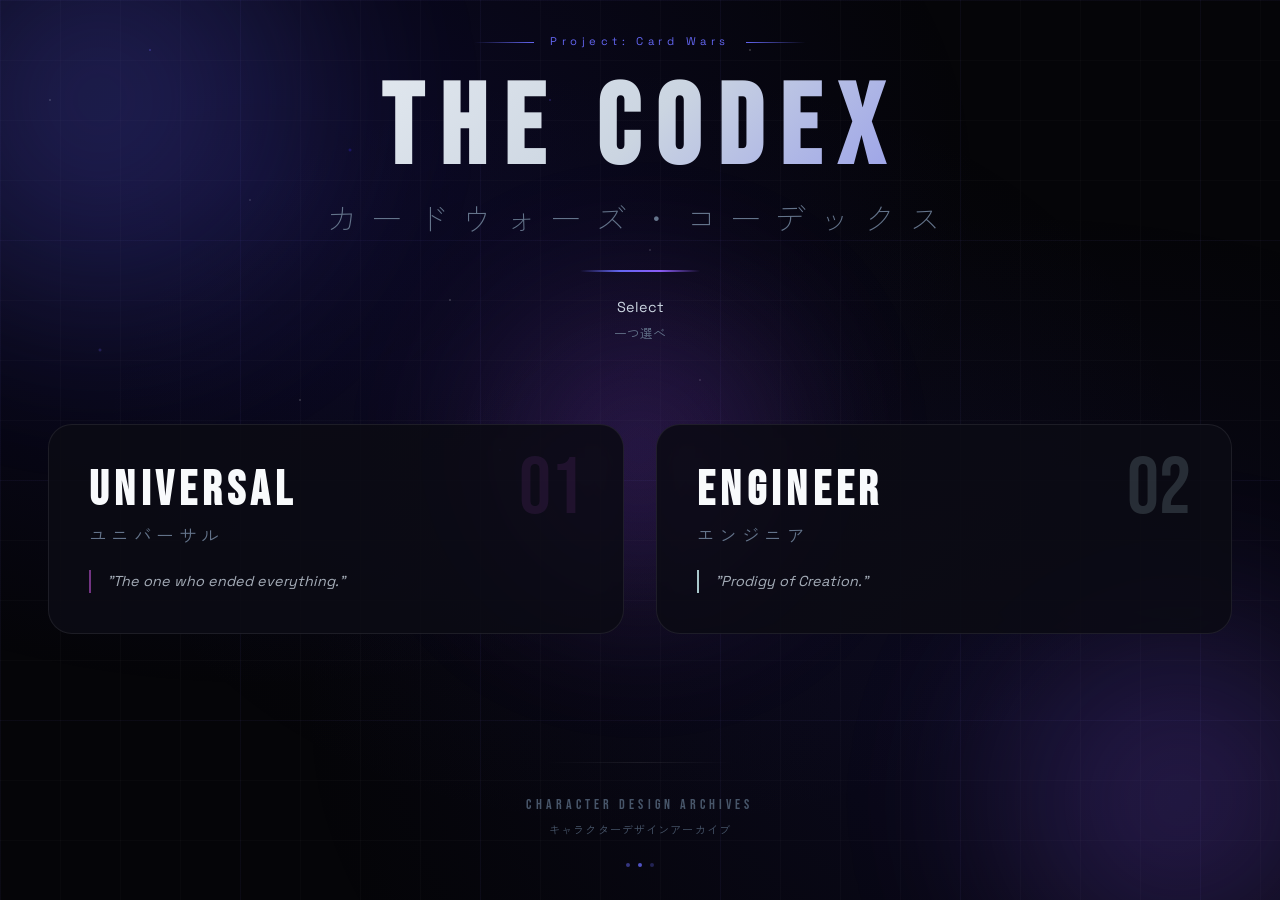
==== index.html @ 7fe9c9a1 "added favicon" ====
<!DOCTYPE html>
<html lang="en">
<head>
    <meta charset="UTF-8">
    <meta name="viewport" content="width=device-width, initial-scale=1.0">
    <title>The Card Wars Codex | Character Archives</title>
    <link rel="shortcut icon" type="image/svg" href="/favicon.svg">
    <link rel="preconnect" href="https://fonts.googleapis.com">
    <link rel="preconnect" href="https://fonts.gstatic.com" crossorigin>
    <link href="https://fonts.googleapis.com/css2?family=Bebas+Neue&family=Space+Grotesk:wght@300;400;500;600;700&family=Zen+Kaku+Gothic+New:wght@300;400;500;700&display=swap" rel="stylesheet">
    <link rel="stylesheet" href="style.css">
</head>
<body>
    <!-- Loading Screen -->
    <div id="loading-screen" class="loading-screen">
        <div class="loader">
            <div class="loader-ring"></div>
            <div class="loader-ring delay"></div>
            <span class="loader-text">LOADING<span class="dots"></span></span>
        </div>
    </div>

    <!-- ============================================
         CHARACTER SELECT PAGE
         ============================================ -->
    <section id="select-page" class="select-page">
        <div class="select-background">
            <div class="select-orb orb-1"></div>
            <div class="select-orb orb-2"></div>
            <div class="select-orb orb-3"></div>
        </div>
        <div class="select-container">
            <header class="select-header">
                <div class="header-badge">
                    <span class="badge-line"></span>
                    <span class="badge-text">Project: Card Wars</span>
                    <span class="badge-line"></span>
                </div>
                <h1 class="select-title">THE CODEX</h1>
                <h2 class="select-title-jp">カードウォーズ・コーデックス</h2>
                <div class="select-underline"></div>
                <p class="select-subtitle">Select</p>
                <p class="select-subtitle-jp">一つ選べ</p>
            </header>

            <div class="character-grid" id="character-grid">
                <!-- Character cards will be generated here -->
            </div>

            <footer class="select-footer">
                <div class="footer-line"></div>
                <p>Character Design Archives</p>
                <p class="jp">キャラクターデザインアーカイブ</p>
                <div class="footer-decoration">
                    <span class="dec-dot"></span>
                    <span class="dec-dot"></span>
                    <span class="dec-dot"></span>
                </div>
            </footer>
        </div>
    </section>

    <!-- ============================================
         CHARACTER DETAIL PAGE
         ============================================ -->
    <main id="character-page" class="character-page hidden">
        
        <!-- Back Button -->
        <nav class="back-nav">
            <button class="back-btn" id="back-btn">
                <svg viewBox="0 0 24 24" fill="none" stroke="currentColor" stroke-width="2">
                    <polyline points="15 18 9 12 15 6"/>
                </svg>
                <span class="back-text">
                    <span class="en">ALL CHARACTERS</span>
                    <span class="jp">キャラクター一覧</span>
                </span>
            </button>
        </nav>

        <!-- Grand Title Header -->
        <header class="character-header" id="character-header">
            <div class="header-background" id="header-bg"></div>
            <div class="header-content">
                <p class="title-pre" id="title-pre">CHARACTER FILE</p>
                <h1 class="character-title" id="character-title">
                    <span class="title-en" id="title-en">CHARACTER NAME</span>
                </h1>
                <h2 class="character-title-jp" id="title-jp">キャラクター名</h2>
                <div class="title-underline"></div>
                <div class="character-tagline" id="character-tagline"></div>
            </div>
        </header>

        <!-- Main Content Area: Art + Wrapped Panels -->
        <section class="main-content">
            
            <!-- Top Row: Panels + Art + Panels -->
            <div class="content-grid">
                
                <!-- Left Panels -->
                <aside class="side-panel left-panel" id="left-panel">
                    <div class="panel-card" id="bio-card">
                        <div class="panel-header">
                            <h3 class="panel-title">PROFILE</h3>
                            <span class="panel-title-jp">プロフィール</span>
                        </div>
                        <div class="bio-grid" id="bio-grid">
                            <div class="bio-item">
                                <span class="bio-label">AGE / 年齢</span>
                                <span class="bio-value" id="bio-age">--</span>
                            </div>
                            <div class="bio-item">
                                <span class="bio-label">HEIGHT / 身長</span>
                                <span class="bio-value" id="bio-height">--</span>
                            </div>
                        </div>
                    </div>

                    <div class="panel-card" id="appearance-card">
                        <div class="panel-header">
                            <h3 class="panel-title">APPEARANCE</h3>
                            <span class="panel-title-jp">外見</span>
                        </div>
                        <div class="panel-content" id="appearance-content"></div>
                    </div>

                    <div class="panel-card" id="personality-card">
                        <div class="panel-header">
                            <h3 class="panel-title">PERSONALITY</h3>
                            <span class="panel-title-jp">性格</span>
                        </div>
                        <div class="panel-content" id="personality-content"></div>
                    </div>
                </aside>

                <!-- Center: Art Display -->
                <div class="center-stage">
                    <div class="art-section" id="art-section">
                        <div class="main-image-container" id="main-image-container">
                            <div class="main-image-wrapper" id="main-image-wrapper">
                                <div class="placeholder-content">
                                    <svg viewBox="0 0 24 24" fill="none" stroke="currentColor" stroke-width="1">
                                        <rect x="3" y="3" width="18" height="18" rx="2"/>
                                        <circle cx="8.5" cy="8.5" r="1.5"/>
                                        <path d="M21 15l-5-5L5 21"/>
                                    </svg>
                                    <p>Select a character</p>
                                </div>
                            </div>
                            <div class="media-type-badge" id="media-type-badge">
                                <span class="badge-icon"></span>
                                <span class="badge-text">IMAGE</span>
                            </div>
                            <div class="image-label" id="image-label">Main Design</div>
                        </div>
                    </div>

                    <!-- Media Carousel -->
                    <div class="media-carousel" id="media-carousel">
                        <button class="carousel-nav prev" id="carousel-prev">
                            <svg viewBox="0 0 24 24" fill="none" stroke="currentColor" stroke-width="2">
                                <polyline points="15 18 9 12 15 6"/>
                            </svg>
                        </button>
                        <div class="carousel-track-container">
                            <div class="carousel-track" id="carousel-track"></div>
                        </div>
                        <button class="carousel-nav next" id="carousel-next">
                            <svg viewBox="0 0 24 24" fill="none" stroke="currentColor" stroke-width="2">
                                <polyline points="9 18 15 12 9 6"/>
                            </svg>
                        </button>
                    </div>
                </div>

                <!-- Right Panels -->
                <aside class="side-panel right-panel" id="right-panel">
                    <div class="panel-card" id="abilities-card">
                        <div class="panel-header">
                            <h3 class="panel-title">ABILITIES</h3>
                            <span class="panel-title-jp">能力</span>
                        </div>
                        <div class="panel-content" id="abilities-content"></div>
                    </div>

                    <div class="panel-card" id="lore-card">
                        <div class="panel-header">
                            <h3 class="panel-title">LORE</h3>
                            <span class="panel-title-jp">設定</span>
                        </div>
                        <div class="panel-content" id="lore-content"></div>
                    </div>
                </aside>
            </div>

            <!-- Bottom Row: Stats + Palette -->
            <div class="bottom-panels">
                <div class="panel-card stats-card">
                    <div class="panel-header">
                        <h3 class="panel-title">COMBAT STATS</h3>
                        <span class="panel-title-jp">戦闘能力</span>
                    </div>
                    <div class="stats-content">
                        <div class="radar-container">
                            <canvas id="radar-chart"></canvas>
                        </div>
                        <div class="stats-list" id="stats-list"></div>
                    </div>
                </div>

                <div class="panel-card palette-card">
                    <div class="panel-header">
                        <h3 class="panel-title">COLOR PALETTE</h3>
                        <span class="panel-title-jp">カラーパレット</span>
                    </div>
                    <div class="palette-content" id="palette-content">
                        <!-- Color swatches will be generated here -->
                    </div>
                </div>
            </div>

        </section>

        <!-- Footer -->
        <footer class="page-footer">
            <p class="footer-text">Project: Card Wars</p>
            <p class="footer-text jp">カードウォーズ</p>
            <p class="footer-sub">Character Design Archives / キャラクターデザインアーカイブ</p>
        </footer>
    </main>

    <!-- Lightbox -->
    <div id="lightbox" class="lightbox">
        <div class="lightbox-backdrop"></div>
        <div class="lightbox-container">
            <div class="lightbox-content">
                <img id="lightbox-image" src="" alt="">
                <video id="lightbox-video" loop muted playsinline></video>
            </div>
            <div class="lightbox-sidebar">
                <div class="lightbox-info">
                    <span class="lightbox-label" id="lightbox-label"></span>
                    <span class="lightbox-counter" id="lightbox-counter">1 / 3</span>
                </div>
                <a id="download-btn" class="download-btn" href="" download>
                    <svg viewBox="0 0 24 24" fill="none" stroke="currentColor" stroke-width="2">
                        <path d="M21 15v4a2 2 0 0 1-2 2H5a2 2 0 0 1-2-2v-4"/>
                        <polyline points="7 10 12 15 17 10"/>
                        <line x1="12" y1="15" x2="12" y2="3"/>
                    </svg>
                    <span>Download Original</span>
                    <span class="jp">オリジナルをダウンロード</span>
                </a>
                <button id="lightbox-close" class="lightbox-close">
                    <svg viewBox="0 0 24 24" fill="none" stroke="currentColor" stroke-width="2">
                        <line x1="18" y1="6" x2="6" y2="18"/>
                        <line x1="6" y1="6" x2="18" y2="18"/>
                    </svg>
                    <span>Close</span>
                </button>
            </div>
        </div>
        <button class="lightbox-nav prev" id="lightbox-prev">
            <svg viewBox="0 0 24 24" fill="none" stroke="currentColor" stroke-width="2">
                <polyline points="15 18 9 12 15 6"/>
            </svg>
        </button>
        <button class="lightbox-nav next" id="lightbox-next">
            <svg viewBox="0 0 24 24" fill="none" stroke="currentColor" stroke-width="2">
                <polyline points="9 18 15 12 9 6"/>
            </svg>
        </button>
        <div class="lightbox-hint">
            <span>Use arrow keys to navigate • ESC to close</span>
            <span class="jp">矢印キーで移動 • ESCで閉じる</span>
        </div>
    </div>

    <script src="script.js"></script>
</body>
</html>
---- style.css ----
/* ============================================
   CHARACTER REFERENCE WIKI
   Cinematic Layout with Dynamic Theme Colors
   ============================================ */

:root {
    /* Base colors */
    --bg-primary: #050508;
    --bg-secondary: #0a0a10;
    --bg-tertiary: #12121a;
    --bg-card: rgba(12, 12, 20, 0.9);
    --bg-card-hover: rgba(20, 20, 35, 0.95);
    
    /* Theme colors (dynamically set per character) */
    --accent-primary: #6366f1;
    --accent-secondary: #8b5cf6;
    --accent-tertiary: #a855f7;
    --accent-hue: 245;
    
    /* Computed accent variations */
    --accent-glow: hsla(var(--accent-hue), 70%, 60%, 0.4);
    --accent-glow-strong: hsla(var(--accent-hue), 70%, 60%, 0.6);
    --accent-subtle: hsla(var(--accent-hue), 70%, 60%, 0.1);
    --accent-border: hsla(var(--accent-hue), 70%, 60%, 0.3);
    
    /* Text colors */
    --text-primary: #f8fafc;
    --text-secondary: #cbd5e1;
    --text-muted: #64748b;
    --text-dim: #475569;
    
    /* Borders */
    --border-color: rgba(255, 255, 255, 0.08);
    --border-glow: hsla(var(--accent-hue), 70%, 60%, 0.3);
    
    /* Transitions */
    --transition-smooth: cubic-bezier(0.4, 0, 0.2, 1);
    --transition-bounce: cubic-bezier(0.34, 1.56, 0.64, 1);
    --transition-dramatic: cubic-bezier(0.16, 1, 0.3, 1);
}

* {
    margin: 0;
    padding: 0;
    box-sizing: border-box;
}

html {
    font-size: 16px;
    scroll-behavior: smooth;
}

body {
    font-family: 'Space Grotesk', 'Zen Kaku Gothic New', sans-serif;
    background-color: var(--bg-primary);
    color: var(--text-primary);
    min-height: 100vh;
    overflow-x: hidden;
    line-height: 1.6;
    transition: --accent-primary 0.8s, --accent-secondary 0.8s;
}

/* Galaxy Grid Background */
body::before {
    content: '';
    position: fixed;
    top: 0;
    left: 0;
    width: 100%;
    height: 100%;
    background: 
        radial-gradient(ellipse at 20% 20%, hsla(var(--accent-hue), 70%, 50%, 0.15) 0%, transparent 50%),
        radial-gradient(ellipse at 80% 80%, hsla(var(--accent-hue), 60%, 45%, 0.12) 0%, transparent 50%),
        radial-gradient(ellipse at 50% 50%, hsla(var(--accent-hue), 50%, 40%, 0.08) 0%, transparent 60%),
        linear-gradient(rgba(255, 255, 255, 0.02) 1px, transparent 1px),
        linear-gradient(90deg, rgba(255, 255, 255, 0.02) 1px, transparent 1px),
        linear-gradient(hsla(var(--accent-hue), 70%, 50%, 0.04) 1px, transparent 1px),
        linear-gradient(90deg, hsla(var(--accent-hue), 70%, 50%, 0.04) 1px, transparent 1px);
    background-size: 
        100% 100%, 100% 100%, 100% 100%,
        60px 60px, 60px 60px,
        240px 240px, 240px 240px;
    pointer-events: none;
    z-index: -2;
    animation: galaxyPulse 15s ease-in-out infinite;
    transition: background 1s ease;
}

@keyframes galaxyPulse {
    0%, 100% { opacity: 1; }
    50% { opacity: 0.7; }
}

/* Floating Stars */
body::after {
    content: '';
    position: fixed;
    top: 0;
    left: 0;
    width: 200%;
    height: 200%;
    background-image: 
        radial-gradient(1px 1px at 50px 100px, rgba(255,255,255,0.5), transparent),
        radial-gradient(1.5px 1.5px at 150px 50px, hsla(var(--accent-hue), 70%, 60%, 0.6), transparent),
        radial-gradient(1px 1px at 250px 200px, rgba(255,255,255,0.4), transparent),
        radial-gradient(2px 2px at 350px 150px, hsla(var(--accent-hue), 70%, 50%, 0.5), transparent),
        radial-gradient(1px 1px at 450px 300px, rgba(255,255,255,0.5), transparent),
        radial-gradient(1.5px 1.5px at 550px 100px, hsla(var(--accent-hue), 60%, 55%, 0.5), transparent),
        radial-gradient(1px 1px at 650px 250px, rgba(255,255,255,0.4), transparent),
        radial-gradient(1px 1px at 750px 50px, rgba(255,255,255,0.5), transparent),
        radial-gradient(2px 2px at 100px 350px, hsla(var(--accent-hue), 70%, 60%, 0.4), transparent),
        radial-gradient(1px 1px at 300px 400px, rgba(255,255,255,0.5), transparent),
        radial-gradient(1.5px 1.5px at 500px 450px, hsla(var(--accent-hue), 70%, 50%, 0.5), transparent),
        radial-gradient(1px 1px at 700px 380px, rgba(255,255,255,0.4), transparent);
    pointer-events: none;
    z-index: -1;
    animation: starsFloat 80s linear infinite;
}

@keyframes starsFloat {
    0% { transform: translate(0, 0); }
    100% { transform: translate(-50%, -50%); }
}

/* ============================================
   LOADING SCREEN
   ============================================ */

.loading-screen {
    position: fixed;
    top: 0;
    left: 0;
    width: 100%;
    height: 100%;
    background: var(--bg-primary);
    display: flex;
    align-items: center;
    justify-content: center;
    z-index: 9999;
    transition: opacity 0.8s var(--transition-dramatic), 
                visibility 0.8s var(--transition-dramatic);
}

.loading-screen.fade-out {
    opacity: 0;
    visibility: hidden;
}

.loader {
    display: flex;
    flex-direction: column;
    align-items: center;
    gap: 2rem;
    position: relative;
}

.loader-ring {
    width: 80px;
    height: 80px;
    border: 2px solid transparent;
    border-top-color: var(--accent-primary);
    border-right-color: var(--accent-secondary);
    border-radius: 50%;
    animation: spin 1.2s linear infinite;
    position: absolute;
}

.loader-ring.delay {
    width: 60px;
    height: 60px;
    border-top-color: var(--accent-tertiary);
    border-right-color: transparent;
    animation-direction: reverse;
    animation-duration: 0.8s;
}

@keyframes spin {
    to { transform: rotate(360deg); }
}

.loader-text {
    font-family: 'Bebas Neue', sans-serif;
    font-size: 1.25rem;
    letter-spacing: 0.4em;
    color: var(--text-secondary);
    margin-top: 60px;
}

.dots::after {
    content: '';
    animation: dots 1.5s steps(4, end) infinite;
}

@keyframes dots {
    0% { content: ''; }
    25% { content: '.'; }
    50% { content: '..'; }
    75% { content: '...'; }
}

/* ============================================
   CHARACTER SELECT PAGE
   ============================================ */

.select-page {
    min-height: 100vh;
    display: flex;
    align-items: center;
    justify-content: center;
    padding: 2rem;
    opacity: 0;
    animation: zoomBlurIn 1s var(--transition-dramatic) 0.3s forwards;
}

.select-page.hidden {
    display: none;
}

.select-container {
    max-width: 1400px;
    width: 100%;
}

.select-header {
    text-align: center;
    margin-bottom: 4rem;
}

.select-pre {
    font-size: 0.7rem;
    letter-spacing: 0.5em;
    color: var(--accent-primary);
    margin-bottom: 1rem;
    opacity: 0;
    animation: fadeSlideUp 0.6s var(--transition-dramatic) 0.5s forwards;
}

.select-title {
    font-family: 'Bebas Neue', sans-serif;
    font-size: clamp(3rem, 10vw, 7rem);
    letter-spacing: 0.15em;
    line-height: 1;
    background: linear-gradient(135deg, var(--text-primary) 0%, var(--text-secondary) 50%, var(--accent-primary) 100%);
    -webkit-background-clip: text;
    -webkit-text-fill-color: transparent;
    background-clip: text;
    opacity: 0;
    transform: translateY(50px) scale(0.9);
    filter: blur(10px);
    animation: titleReveal 1s var(--transition-dramatic) 0.6s forwards;
}

.select-title-jp {
    font-size: clamp(1rem, 3vw, 2rem);
    font-weight: 300;
    color: var(--text-muted);
    letter-spacing: 0.4em;
    margin-top: 0.5rem;
    opacity: 0;
    animation: fadeSlideUp 0.6s var(--transition-dramatic) 0.8s forwards;
}

.select-underline {
    width: 120px;
    height: 2px;
    background: linear-gradient(90deg, transparent, var(--accent-primary), var(--accent-secondary), transparent);
    margin: 1.5rem auto;
    opacity: 0;
    transform: scaleX(0);
    animation: lineExpand 0.8s var(--transition-dramatic) 1s forwards;
}

.select-subtitle {
    font-size: 0.9rem;
    color: var(--text-secondary);
    opacity: 0;
    animation: fadeSlideUp 0.6s var(--transition-dramatic) 1.1s forwards;
}

.select-subtitle-jp {
    font-size: 0.8rem;
    color: var(--text-muted);
    margin-top: 0.25rem;
    opacity: 0;
    animation: fadeSlideUp 0.6s var(--transition-dramatic) 1.2s forwards;
}

/* Select Background Orbs */
.select-background {
    position: fixed;
    top: 0;
    left: 0;
    width: 100%;
    height: 100%;
    pointer-events: none;
    z-index: -1;
    overflow: hidden;
}

.select-orb {
    position: absolute;
    border-radius: 50%;
    filter: blur(80px);
    opacity: 0.3;
    animation: orbFloat 20s ease-in-out infinite;
}

.orb-1 {
    width: 600px;
    height: 600px;
    background: radial-gradient(circle, #6366f1 0%, transparent 70%);
    top: -200px;
    left: -200px;
    animation-delay: 0s;
}

.orb-2 {
    width: 500px;
    height: 500px;
    background: radial-gradient(circle, #8b5cf6 0%, transparent 70%);
    bottom: -150px;
    right: -150px;
    animation-delay: -7s;
}

.orb-3 {
    width: 400px;
    height: 400px;
    background: radial-gradient(circle, #a855f7 0%, transparent 70%);
    top: 50%;
    left: 50%;
    transform: translate(-50%, -50%);
    animation-delay: -14s;
}

@keyframes orbFloat {
    0%, 100% { transform: translate(0, 0) scale(1); }
    25% { transform: translate(30px, -30px) scale(1.1); }
    50% { transform: translate(-20px, 20px) scale(0.95); }
    75% { transform: translate(20px, 30px) scale(1.05); }
}

.header-badge {
    display: flex;
    align-items: center;
    justify-content: center;
    gap: 1rem;
    margin-bottom: 1.5rem;
    opacity: 0;
    animation: fadeSlideUp 0.6s var(--transition-dramatic) 0.4s forwards;
}

.header-badge .badge-line {
    width: 60px;
    height: 1px;
    background: linear-gradient(90deg, transparent, var(--accent-primary));
}

.header-badge .badge-line:last-child {
    background: linear-gradient(90deg, var(--accent-primary), transparent);
}

.header-badge .badge-text {
    font-size: 0.7rem;
    letter-spacing: 0.4em;
    color: var(--accent-primary);
    white-space: nowrap;
}

/* Character Grid */
.character-grid {
    display: grid;
    grid-template-columns: repeat(auto-fit, minmax(320px, 1fr));
    gap: 2rem;
    padding: 1rem;
}

.character-card {
    background: var(--bg-card);
    backdrop-filter: blur(20px);
    border: 1px solid var(--border-color);
    border-radius: 24px;
    padding: 2.5rem;
    cursor: pointer;
    position: relative;
    overflow: hidden;
    transition: all 0.5s var(--transition-smooth);
    opacity: 0;
    transform: translateY(30px) scale(0.95);
    filter: blur(10px);
}

.character-card.visible {
    opacity: 1;
    transform: translateY(0) scale(1);
    filter: blur(0);
}

.character-card::before {
    content: '';
    position: absolute;
    top: 0;
    left: 0;
    width: 100%;
    height: 100%;
    background: linear-gradient(135deg, var(--card-accent, var(--accent-primary)) 0%, transparent 60%);
    opacity: 0;
    transition: opacity 0.5s var(--transition-smooth);
}

.character-card::after {
    content: '';
    position: absolute;
    top: 0;
    left: 0;
    width: 100%;
    height: 3px;
    background: linear-gradient(90deg, transparent, var(--card-accent, var(--accent-primary)), transparent);
    opacity: 0;
    transition: opacity 0.5s var(--transition-smooth);
}

.character-card:hover::before {
    opacity: 0.15;
}

.character-card:hover::after {
    opacity: 1;
}

.character-card:hover {
    border-color: var(--card-accent, var(--accent-primary));
    transform: translateY(-10px) scale(1.02);
    box-shadow: 
        0 25px 80px rgba(0, 0, 0, 0.5),
        0 0 80px color-mix(in srgb, var(--card-accent, var(--accent-primary)) 25%, transparent),
        inset 0 1px 0 rgba(255, 255, 255, 0.1);
}

.card-content {
    position: relative;
    z-index: 1;
}

.card-index {
    font-family: 'Bebas Neue', sans-serif;
    font-size: 5rem;
    line-height: 1;
    color: var(--card-accent, var(--accent-primary));
    opacity: 0.15;
    position: absolute;
    top: -1rem;
    right: 0;
    transition: all 0.5s var(--transition-smooth);
}

.character-card:hover .card-index {
    opacity: 0.3;
    transform: translateX(5px);
}

.card-name-en {
    font-family: 'Bebas Neue', sans-serif;
    font-size: 3rem;
    letter-spacing: 0.12em;
    color: var(--text-primary);
    line-height: 1.1;
    transition: all 0.3s var(--transition-smooth);
}

.character-card:hover .card-name-en {
    color: var(--card-accent, var(--accent-primary));
    text-shadow: 0 0 30px color-mix(in srgb, var(--card-accent, var(--accent-primary)) 50%, transparent);
}

.card-name-jp {
    font-size: 1.1rem;
    color: var(--text-muted);
    margin-top: 0.25rem;
    letter-spacing: 0.25em;
    transition: color 0.3s var(--transition-smooth);
}

.character-card:hover .card-name-jp {
    color: var(--text-secondary);
}

.card-tagline {
    font-size: 0.9rem;
    color: var(--text-secondary);
    margin-top: 1.25rem;
    font-style: italic;
    opacity: 0.8;
    padding-left: 1rem;
    border-left: 2px solid var(--card-accent, var(--accent-primary));
    transition: all 0.3s var(--transition-smooth);
}

.character-card:hover .card-tagline {
    opacity: 1;
    padding-left: 1.25rem;
}

.select-footer {
    text-align: center;
    margin-top: 5rem;
    padding-top: 2rem;
    position: relative;
}

.footer-line {
    width: 200px;
    height: 1px;
    background: linear-gradient(90deg, transparent, var(--border-color), transparent);
    margin: 0 auto 2rem;
}

.select-footer p {
    font-family: 'Bebas Neue', sans-serif;
    font-size: 0.85rem;
    letter-spacing: 0.3em;
    color: var(--text-dim);
}

.select-footer p.jp {
    font-family: 'Zen Kaku Gothic New', sans-serif;
    font-size: 0.7rem;
    letter-spacing: 0.1em;
    margin-top: 0.25rem;
}

.footer-decoration {
    display: flex;
    justify-content: center;
    gap: 0.5rem;
    margin-top: 1.5rem;
}

.dec-dot {
    width: 4px;
    height: 4px;
    border-radius: 50%;
    background: var(--accent-primary);
    opacity: 0.5;
}

.dec-dot:nth-child(2) {
    opacity: 0.8;
}

.dec-dot:nth-child(3) {
    opacity: 0.3;
}

/* ============================================
   CHARACTER DETAIL PAGE
   ============================================ */

.character-page {
    opacity: 0;
    transition: opacity 0.5s var(--transition-smooth);
}

.character-page.visible {
    opacity: 1;
}

.character-page.hidden {
    display: none;
}

/* Back Navigation */
.back-nav {
    position: fixed;
    top: 1.5rem;
    left: 1.5rem;
    z-index: 100;
}

.back-btn {
    display: flex;
    align-items: center;
    gap: 0.75rem;
    padding: 0.75rem 1.25rem;
    background: var(--bg-card);
    backdrop-filter: blur(20px);
    border: 1px solid var(--border-color);
    border-radius: 12px;
    cursor: pointer;
    color: var(--text-primary);
    font-family: inherit;
    transition: all 0.3s var(--transition-smooth);
}

.back-btn svg {
    width: 18px;
    height: 18px;
    transition: transform 0.3s var(--transition-smooth);
}

.back-btn:hover {
    border-color: var(--accent-primary);
    box-shadow: 0 0 30px var(--accent-glow);
}

.back-btn:hover svg {
    transform: translateX(-3px);
}

.back-text {
    display: flex;
    flex-direction: column;
    align-items: flex-start;
}

.back-text .en {
    font-family: 'Bebas Neue', sans-serif;
    font-size: 0.8rem;
    letter-spacing: 0.15em;
}

.back-text .jp {
    font-size: 0.6rem;
    color: var(--text-muted);
}

/* Character Header */
.character-header {
    position: relative;
    padding: 5rem 2rem 2rem;
    text-align: center;
    overflow: hidden;
}

.header-background {
    position: absolute;
    top: 0;
    left: 0;
    width: 100%;
    height: 100%;
    background-size: cover;
    background-position: center;
    opacity: 0.15;
    filter: blur(50px) saturate(1.3);
    transform: scale(1.2);
    transition: all 1s var(--transition-dramatic);
}

.header-content {
    position: relative;
    z-index: 1;
}

.title-pre {
    font-size: 0.75rem;
    letter-spacing: 0.5em;
    color: var(--accent-primary);
    margin-bottom: 0.5rem;
    opacity: 0;
    transform: translateY(20px);
    animation: fadeSlideUp 0.6s var(--transition-dramatic) 0.2s forwards;
}

.character-title {
    overflow: hidden;
}

.title-en {
    font-family: 'Bebas Neue', sans-serif;
    font-size: clamp(3.5rem, 12vw, 10rem);
    letter-spacing: 0.15em;
    line-height: 1;
    background: linear-gradient(135deg, var(--text-primary) 0%, var(--text-secondary) 50%, var(--accent-primary) 100%);
    -webkit-background-clip: text;
    -webkit-text-fill-color: transparent;
    background-clip: text;
    display: block;
    opacity: 0;
    transform: translateY(80px) scale(0.9);
    filter: blur(15px);
    animation: titleReveal 1s var(--transition-dramatic) 0.3s forwards;
}

.character-title-jp {
    font-size: clamp(1.25rem, 3.5vw, 2.5rem);
    font-weight: 300;
    color: var(--text-muted);
    letter-spacing: 0.4em;
    margin-top: 0.25rem;
    opacity: 0;
    transform: translateY(20px);
    animation: fadeSlideUp 0.6s var(--transition-dramatic) 0.6s forwards;
}

.title-underline {
    width: 150px;
    height: 2px;
    background: linear-gradient(90deg, transparent, var(--accent-primary), var(--accent-secondary), transparent);
    margin: 1.25rem auto;
    opacity: 0;
    transform: scaleX(0);
    animation: lineExpand 0.8s var(--transition-dramatic) 0.8s forwards;
}

.character-tagline {
    font-size: 1rem;
    color: var(--text-secondary);
    letter-spacing: 0.05em;
    max-width: 600px;
    margin: 0 auto;
    opacity: 0;
    animation: fadeSlideUp 0.6s var(--transition-dramatic) 0.9s forwards;
}

.character-tagline .jp {
    display: block;
    font-size: 0.9rem;
    color: var(--text-muted);
    margin-top: 0.25rem;
}

/* ============================================
   MAIN CONTENT LAYOUT (Wrapped Panels)
   ============================================ */

.main-content {
    padding: 0 2rem 2rem;
    max-width: 1600px;
    margin: 0 auto;
}

.content-grid {
    display: grid;
    grid-template-columns: 280px 1fr 280px;
    gap: 1.5rem;
    margin-bottom: 1.5rem;
}

/* Side Panels */
.side-panel {
    display: flex;
    flex-direction: column;
    gap: 1.25rem;
}

.panel-card {
    background: var(--bg-card);
    backdrop-filter: blur(15px);
    border: 1px solid var(--border-color);
    border-radius: 16px;
    padding: 1.5rem;
    transition: all 0.4s var(--transition-smooth);
    opacity: 0;
    transform: translateY(20px);
}

.panel-card:hover {
    border-color: var(--accent-border);
    box-shadow: 0 10px 40px rgba(0, 0, 0, 0.3);
}

.left-panel .panel-card {
    animation: slideFromLeft 0.6s var(--transition-dramatic) forwards;
}

.right-panel .panel-card {
    animation: slideFromRight 0.6s var(--transition-dramatic) forwards;
}

.left-panel .panel-card:nth-child(1) { animation-delay: 0.5s; }
.left-panel .panel-card:nth-child(2) { animation-delay: 0.6s; }
.left-panel .panel-card:nth-child(3) { animation-delay: 0.7s; }

.right-panel .panel-card:nth-child(1) { animation-delay: 0.5s; }
.right-panel .panel-card:nth-child(2) { animation-delay: 0.6s; }

/* Bottom Panels */
.bottom-panels {
    display: grid;
    grid-template-columns: 1fr 1fr;
    gap: 1.5rem;
}

.bottom-panels .panel-card {
    opacity: 0;
    animation: slideFromBottom 0.6s var(--transition-dramatic) 0.8s forwards;
}

.bottom-panels .panel-card:nth-child(2) {
    animation-delay: 0.9s;
}

@keyframes slideFromBottom {
    from {
        opacity: 0;
        transform: translateY(30px);
        filter: blur(10px);
    }
    to {
        opacity: 1;
        transform: translateY(0);
        filter: blur(0);
    }
}

/* Stats Card - Horizontal Layout */
.stats-card .stats-content {
    display: flex;
    align-items: center;
    gap: 2rem;
}

.stats-card .radar-container {
    flex-shrink: 0;
}

.stats-card .stats-list {
    flex: 1;
    display: grid;
    grid-template-columns: repeat(3, 1fr);
    gap: 0.75rem;
}

/* Color Palette Card */
.palette-content {
    display: flex;
    flex-direction: column;
    gap: 0.75rem;
}

.palette-row {
    display: flex;
    gap: 0.75rem;
}

.palette-row.primary {
    gap: 1rem;
}

.color-swatch {
    flex: 1;
    display: flex;
    flex-direction: column;
    gap: 0.5rem;
}

.swatch-color {
    height: 50px;
    border-radius: 10px;
    border: 1px solid var(--border-color);
    position: relative;
    overflow: hidden;
    transition: all 0.3s var(--transition-smooth);
    cursor: pointer;
}

.palette-row.primary .swatch-color {
    height: 70px;
}

.swatch-color:hover {
    transform: scale(1.05);
    box-shadow: 0 5px 20px rgba(0, 0, 0, 0.3);
}

.swatch-color::after {
    content: 'COPIED!';
    position: absolute;
    top: 50%;
    left: 50%;
    transform: translate(-50%, -50%);
    font-size: 0.6rem;
    letter-spacing: 0.1em;
    color: white;
    text-shadow: 0 1px 3px rgba(0,0,0,0.5);
    opacity: 0;
    transition: opacity 0.2s;
}

.swatch-color.copied::after {
    opacity: 1;
}

.swatch-info {
    display: flex;
    justify-content: space-between;
    align-items: center;
    padding: 0 0.25rem;
}

.swatch-label {
    font-size: 0.6rem;
    letter-spacing: 0.1em;
    color: var(--text-muted);
    text-transform: uppercase;
}

.swatch-hex {
    font-family: 'Space Grotesk', monospace;
    font-size: 0.65rem;
    color: var(--text-secondary);
    letter-spacing: 0.05em;
}

.panel-header {
    margin-bottom: 1rem;
    padding-bottom: 0.75rem;
    border-bottom: 1px solid var(--border-color);
}

.panel-title {
    font-family: 'Bebas Neue', sans-serif;
    font-size: 1.1rem;
    letter-spacing: 0.15em;
    color: var(--accent-primary);
}

.panel-title-jp {
    font-size: 0.65rem;
    color: var(--text-muted);
    display: block;
    margin-top: 0.125rem;
}

.panel-content {
    font-size: 0.85rem;
    line-height: 1.7;
}

.panel-content .text-en {
    color: var(--text-primary);
    margin-bottom: 0.75rem;
}

.panel-content .text-jp {
    color: var(--text-secondary);
    font-size: 0.8rem;
    padding-left: 0.75rem;
    border-left: 2px solid var(--border-color);
}

/* Bio Panel */
.bio-grid {
    display: grid;
    grid-template-columns: 1fr 1fr;
    gap: 1rem;
}

.bio-item {
    display: flex;
    flex-direction: column;
    padding: 1rem;
    background: var(--accent-subtle);
    border-radius: 10px;
    border: 1px solid transparent;
    transition: all 0.3s var(--transition-smooth);
}

.bio-item:hover {
    border-color: var(--accent-primary);
    background: hsla(var(--accent-hue), 70%, 50%, 0.15);
}

.bio-label {
    font-size: 0.6rem;
    letter-spacing: 0.15em;
    color: var(--text-muted);
    text-transform: uppercase;
    margin-bottom: 0.25rem;
}

.bio-value {
    font-family: 'Bebas Neue', sans-serif;
    font-size: 1.75rem;
    letter-spacing: 0.05em;
    color: var(--accent-primary);
}

/* Stats Card */
.stats-card {
    text-align: center;
}

.radar-container {
    width: 100%;
    max-width: 200px;
    aspect-ratio: 1;
    margin: 0 auto 1rem;
}

#radar-chart {
    width: 100%;
    height: 100%;
}

.stats-list {
    display: grid;
    grid-template-columns: repeat(3, 1fr);
    gap: 0.5rem;
}

.stat-item {
    display: flex;
    flex-direction: column;
    padding: 0.5rem;
    background: var(--accent-subtle);
    border-radius: 8px;
    border: 1px solid transparent;
    transition: all 0.3s var(--transition-smooth);
}

.stat-item:hover {
    border-color: var(--accent-primary);
    background: hsla(var(--accent-hue), 70%, 50%, 0.15);
}

.stat-item .stat-name {
    font-size: 0.5rem;
    letter-spacing: 0.1em;
    color: var(--text-muted);
    text-transform: uppercase;
}

.stat-item .stat-val {
    font-family: 'Bebas Neue', sans-serif;
    font-size: 1.25rem;
    color: var(--accent-primary);
}

/* Hyperlinks */
.character-link {
    color: var(--accent-primary);
    text-decoration: none;
    border-bottom: 1px solid transparent;
    transition: all 0.3s var(--transition-smooth);
    cursor: pointer;
}

.character-link:hover {
    color: var(--accent-secondary);
    border-bottom-color: var(--accent-secondary);
    text-shadow: 0 0 15px var(--accent-glow);
}

/* ============================================
   CENTER STAGE (ART DISPLAY)
   ============================================ */

.center-stage {
    opacity: 0;
    animation: zoomBlurIn 0.8s var(--transition-dramatic) 0.5s forwards;
    min-width: 0;
    /* overflow: hidden; */
}

.art-section {
    position: relative;
    width: 100%;
}

.main-image-container {
    position: relative;
}

.main-image-wrapper {
    aspect-ratio: 4/5;
    max-height: 70vh;
    background: var(--bg-secondary);
    border-radius: 20px;
    border: 2px solid var(--border-color);
    overflow: hidden;
    cursor: pointer;
    position: relative;
    transition: all 0.5s var(--transition-smooth);
    box-shadow: 
        0 20px 60px rgba(0, 0, 0, 0.4),
        0 0 0 1px var(--border-color);
    margin: 0 auto;
}

.main-image-wrapper:hover {
    border-color: var(--accent-primary);
    box-shadow: 
        0 0 80px var(--accent-glow),
        0 30px 80px rgba(0, 0, 0, 0.5),
        0 0 0 1px var(--accent-primary);
    transform: scale(1.01);
}

.main-image-wrapper img,
.main-image-wrapper video {
    width: 100%;
    height: 100%;
    object-fit: contain;
    opacity: 0;
    transform: scale(1.05);
    filter: blur(20px);
    transition: all 0.6s var(--transition-dramatic);
}

.main-image-wrapper img.loaded,
.main-image-wrapper video.loaded {
    opacity: 1;
    transform: scale(1);
    filter: blur(0);
}

.placeholder-content {
    position: absolute;
    top: 50%;
    left: 50%;
    transform: translate(-50%, -50%);
    display: flex;
    flex-direction: column;
    align-items: center;
    gap: 1rem;
    color: var(--text-muted);
}

.placeholder-content svg {
    width: 60px;
    height: 60px;
    opacity: 0.3;
}

.media-type-badge {
    position: absolute;
    top: 1rem;
    left: 1rem;
    padding: 0.5rem 1rem;
    background: var(--bg-card);
    backdrop-filter: blur(20px);
    border: 1px solid var(--border-color);
    border-radius: 8px;
    display: flex;
    align-items: center;
    gap: 0.5rem;
    font-size: 0.65rem;
    letter-spacing: 0.15em;
    color: var(--text-secondary);
    text-transform: uppercase;
}

.media-type-badge.video {
    border-color: var(--accent-secondary);
}

.media-type-badge .badge-icon {
    width: 8px;
    height: 8px;
    background: var(--accent-primary);
    border-radius: 50%;
}

.media-type-badge.video .badge-icon {
    background: #ef4444;
    animation: pulse 1.5s ease-in-out infinite;
}

@keyframes pulse {
    0%, 100% { opacity: 1; transform: scale(1); }
    50% { opacity: 0.5; transform: scale(0.8); }
}

.image-label {
    position: absolute;
    bottom: 1rem;
    left: 50%;
    transform: translateX(-50%);
    padding: 0.6rem 1.25rem;
    background: var(--bg-card);
    backdrop-filter: blur(20px);
    border: 1px solid var(--border-color);
    border-radius: 25px;
    font-size: 0.7rem;
    letter-spacing: 0.12em;
    text-transform: uppercase;
    color: var(--text-secondary);
}

/* Media Carousel */
.media-carousel {
    display: flex;
    align-items: center;
    gap: 0.75rem;
    padding: 1rem;
    margin-top: 1.5rem;
    background: var(--bg-card);
    border-radius: 16px;
    border: 1px solid var(--border-color);
    max-width: 100%;
    overflow: hidden;
}

.carousel-nav {
    width: 40px;
    height: 40px;
    flex-shrink: 0;
    background: var(--bg-tertiary);
    border: 1px solid var(--border-color);
    border-radius: 10px;
    display: flex;
    align-items: center;
    justify-content: center;
    cursor: pointer;
    color: var(--text-primary);
    transition: all 0.3s var(--transition-smooth);
}

.carousel-nav svg {
    width: 18px;
    height: 18px;
}

.carousel-nav:hover {
    background: var(--accent-primary);
    border-color: var(--accent-primary);
    transform: scale(1.05);
}

.carousel-track-container {
    flex: 1;
    min-width: 0;
    overflow-x: auto;
    overflow-y: hidden;
    scrollbar-width: thin;
    scrollbar-color: var(--accent-primary) var(--bg-secondary);
    padding-bottom: 8px;
}

/* Stylized Scrollbar for Webkit browsers (Chrome, Safari, Edge) */
.carousel-track-container::-webkit-scrollbar {
    height: 8px;
}

.carousel-track-container::-webkit-scrollbar-track {
    background: var(--bg-secondary);
    border-radius: 4px;
    margin: 0 4px;
}

.carousel-track-container::-webkit-scrollbar-thumb {
    background: linear-gradient(90deg, var(--accent-primary), var(--accent-secondary));
    border-radius: 4px;
    border: 2px solid var(--bg-secondary);
}

.carousel-track-container::-webkit-scrollbar-thumb:hover {
    background: linear-gradient(90deg, var(--accent-secondary), var(--accent-tertiary));
}

.carousel-track {
    display: flex;
    gap: 0.75rem;
    padding: 0.5rem 4px;
    width: max-content;
}

.carousel-item {
    width: 90px;
    height: 70px;
    flex-shrink: 0;
    border-radius: 8px;
    overflow: hidden;
    cursor: pointer;
    border: 2px solid transparent;
    transition: all 0.3s var(--transition-bounce);
    position: relative;
    background: var(--bg-secondary);
}

.carousel-item img,
.carousel-item video {
    width: 100%;
    height: 100%;
    object-fit: cover;
    transition: transform 0.4s var(--transition-smooth);
}

.carousel-item:hover {
    transform: translateY(-2px) scale(1.05);
    border-color: var(--text-muted);
}

.carousel-item:hover img,
.carousel-item:hover video {
    transform: scale(1.1);
}

.carousel-item.active {
    border-color: var(--accent-primary);
    box-shadow: 0 0 20px var(--accent-glow);
}

.carousel-item .item-badge {
    position: absolute;
    top: 3px;
    right: 3px;
    width: 18px;
    height: 18px;
    background: rgba(0, 0, 0, 0.75);
    backdrop-filter: blur(4px);
    border-radius: 4px;
    display: flex;
    align-items: center;
    justify-content: center;
}

.carousel-item .item-badge svg {
    width: 10px;
    height: 10px;
    color: var(--text-secondary);
}

.carousel-item.video-item .item-badge svg {
    color: #ef4444;
}

/* Carousel scroll behavior */
.carousel-track-container {
    scroll-behavior: smooth;
}

/* ============================================
   FOOTER
   ============================================ */

.page-footer {
    text-align: center;
    padding: 3rem 2rem;
    border-top: 1px solid var(--border-color);
    margin-top: 2rem;
}

.footer-text {
    font-family: 'Bebas Neue', sans-serif;
    font-size: 1rem;
    letter-spacing: 0.2em;
    color: var(--text-muted);
}

.footer-text.jp {
    font-family: 'Zen Kaku Gothic New', sans-serif;
    font-size: 0.75rem;
    margin-top: 0.125rem;
}

.footer-sub {
    font-size: 0.65rem;
    color: var(--text-dim);
    margin-top: 0.75rem;
    letter-spacing: 0.1em;
}

/* ============================================
   LIGHTBOX
   ============================================ */

.lightbox {
    position: fixed;
    top: 0;
    left: 0;
    width: 100%;
    height: 100%;
    z-index: 1000;
    display: flex;
    align-items: center;
    justify-content: center;
    opacity: 0;
    visibility: hidden;
    transition: all 0.4s var(--transition-smooth);
}

.lightbox.active {
    opacity: 1;
    visibility: visible;
}

.lightbox-backdrop {
    position: absolute;
    top: 0;
    left: 0;
    width: 100%;
    height: 100%;
    background: rgba(0, 0, 0, 0.95);
    backdrop-filter: blur(30px);
}

.lightbox-container {
    position: relative;
    z-index: 1;
    display: flex;
    align-items: flex-start;
    gap: 1.5rem;
    max-width: 95vw;
    max-height: 95vh;
    transform: scale(0.8);
    filter: blur(20px);
    transition: all 0.5s var(--transition-bounce);
}

.lightbox.active .lightbox-container {
    transform: scale(1);
    filter: blur(0);
}

.lightbox-content {
    flex-shrink: 0;
    display: flex;
    align-items: center;
    justify-content: center;
}

#lightbox-image,
#lightbox-video {
    max-width: 80vw;
    max-height: 90vh;
    object-fit: contain;
    border-radius: 12px;
    box-shadow: 0 0 100px var(--accent-glow);
    display: none;
}

#lightbox-image.active,
#lightbox-video.active {
    display: block;
}

.lightbox-sidebar {
    display: flex;
    flex-direction: column;
    gap: 1rem;
    padding: 1rem;
    background: var(--bg-card);
    backdrop-filter: blur(20px);
    border: 1px solid var(--border-color);
    border-radius: 16px;
    min-width: 200px;
    max-width: 250px;
}

.lightbox-info {
    display: flex;
    flex-direction: column;
    gap: 0.5rem;
    padding-bottom: 1rem;
    border-bottom: 1px solid var(--border-color);
}

.lightbox-label {
    font-size: 0.75rem;
    letter-spacing: 0.1em;
    text-transform: uppercase;
    color: var(--text-primary);
    font-weight: 500;
}

.lightbox-counter {
    font-family: 'Bebas Neue', sans-serif;
    font-size: 1.5rem;
    letter-spacing: 0.1em;
    color: var(--accent-primary);
}

.lightbox-hint {
    position: absolute;
    bottom: 1.5rem;
    left: 50%;
    transform: translateX(-50%);
    text-align: center;
    opacity: 0;
    animation: fadeIn 0.5s ease 1s forwards;
    pointer-events: none;
    z-index: 2;
}

.lightbox-hint span {
    display: block;
    font-size: 0.65rem;
    letter-spacing: 0.1em;
    color: var(--text-dim);
}

.lightbox-hint .jp {
    font-size: 0.55rem;
    margin-top: 0.25rem;
}

@keyframes fadeIn {
    to { opacity: 1; }
}

.lightbox-nav {
    position: absolute;
    top: 50%;
    transform: translateY(-50%);
    width: 55px;
    height: 55px;
    background: var(--bg-card);
    backdrop-filter: blur(20px);
    border: 1px solid var(--border-color);
    border-radius: 50%;
    display: flex;
    align-items: center;
    justify-content: center;
    cursor: pointer;
    transition: all 0.3s var(--transition-smooth);
    color: var(--text-primary);
    z-index: 10;
}

.lightbox-nav svg {
    width: 22px;
    height: 22px;
}

.lightbox-nav:hover {
    background: var(--accent-primary);
    border-color: var(--accent-primary);
    transform: translateY(-50%) scale(1.1);
}

.lightbox-nav.prev {
    left: 1.5rem;
}

.lightbox-nav.next {
    right: 1.5rem;
}

.download-btn {
    display: flex;
    flex-direction: column;
    align-items: center;
    gap: 0.4rem;
    padding: 1rem;
    background: linear-gradient(135deg, var(--accent-primary), var(--accent-secondary));
    border: none;
    border-radius: 12px;
    color: white;
    font-family: inherit;
    font-size: 0.7rem;
    letter-spacing: 0.1em;
    text-transform: uppercase;
    text-decoration: none;
    cursor: pointer;
    transition: all 0.3s var(--transition-smooth);
    text-align: center;
}

.download-btn svg {
    width: 20px;
    height: 20px;
}

.download-btn:hover {
    transform: translateY(-3px);
    box-shadow: 0 10px 40px var(--accent-glow-strong);
}

.download-btn .jp {
    font-size: 0.55rem;
    opacity: 0.8;
}

.lightbox-close {
    display: flex;
    align-items: center;
    justify-content: center;
    gap: 0.5rem;
    padding: 0.75rem 1rem;
    background: transparent;
    border: 1px solid var(--border-color);
    border-radius: 10px;
    color: var(--text-secondary);
    font-family: inherit;
    font-size: 0.65rem;
    letter-spacing: 0.1em;
    text-transform: uppercase;
    cursor: pointer;
    transition: all 0.3s var(--transition-smooth);
}

.lightbox-close svg {
    width: 14px;
    height: 14px;
}

.lightbox-close:hover {
    border-color: #ef4444;
    color: #ef4444;
    background: rgba(239, 68, 68, 0.1);
}

/* ============================================
   ANIMATIONS
   ============================================ */

@keyframes fadeSlideUp {
    from {
        opacity: 0;
        transform: translateY(20px);
    }
    to {
        opacity: 1;
        transform: translateY(0);
    }
}

@keyframes titleReveal {
    from {
        opacity: 0;
        transform: translateY(80px) scale(0.9);
        filter: blur(15px);
    }
    to {
        opacity: 1;
        transform: translateY(0) scale(1);
        filter: blur(0);
    }
}

@keyframes lineExpand {
    from {
        opacity: 0;
        transform: scaleX(0);
    }
    to {
        opacity: 1;
        transform: scaleX(1);
    }
}

@keyframes zoomBlurIn {
    from {
        opacity: 0;
        transform: scale(0.95);
        filter: blur(15px);
    }
    to {
        opacity: 1;
        transform: scale(1);
        filter: blur(0);
    }
}

@keyframes slideFromLeft {
    from {
        opacity: 0;
        transform: translateX(-30px);
        filter: blur(10px);
    }
    to {
        opacity: 1;
        transform: translateX(0);
        filter: blur(0);
    }
}

@keyframes slideFromRight {
    from {
        opacity: 0;
        transform: translateX(30px);
        filter: blur(10px);
    }
    to {
        opacity: 1;
        transform: translateX(0);
        filter: blur(0);
    }
}

/* ============================================
   RESPONSIVE
   ============================================ */

@media (max-width: 1400px) {
    .content-grid {
        grid-template-columns: 250px 1fr 250px;
    }
}

@media (max-width: 1200px) {
    .content-grid {
        grid-template-columns: 1fr;
        max-width: 700px;
        margin: 0 auto 1.5rem;
    }
    
    .side-panel {
        display: grid;
        grid-template-columns: repeat(auto-fit, minmax(200px, 1fr));
        gap: 1rem;
    }
    
    .left-panel {
        order: 2;
    }
    
    .center-stage {
        order: 1;
    }
    
    .right-panel {
        order: 3;
    }
    
    .bottom-panels {
        grid-template-columns: 1fr;
        max-width: 700px;
        margin: 0 auto;
    }
    
    .stats-card .stats-content {
        flex-direction: column;
    }
    
    .stats-card .stats-list {
        width: 100%;
    }
}

@media (max-width: 768px) {
    .back-nav {
        top: 1rem;
        left: 1rem;
    }
    
    .back-btn {
        padding: 0.6rem 1rem;
    }
    
    .back-text .en {
        font-size: 0.7rem;
    }
    
    .character-header {
        padding: 4rem 1rem 1.5rem;
    }
    
    .title-en {
        font-size: clamp(2.5rem, 12vw, 5rem);
    }
    
    .character-title-jp {
        font-size: clamp(1rem, 3vw, 1.5rem);
    }
    
    .main-content {
        padding: 0 1rem 1.5rem;
    }
    
    .panel-card {
        padding: 1.25rem;
    }
    
    .main-image-wrapper {
        max-height: 60vh;
    }
    
    .carousel-item {
        width: 70px;
        height: 55px;
    }
    
    .carousel-nav {
        width: 32px;
        height: 32px;
    }
    
    .carousel-nav svg {
        width: 14px;
        height: 14px;
    }
    
    .media-carousel {
        padding: 0.75rem;
        gap: 0.5rem;
    }
    
    .lightbox-nav {
        width: 40px;
        height: 40px;
    }
    
    .lightbox-nav.prev {
        left: 0.75rem;
    }
    
    .lightbox-nav.next {
        right: 0.75rem;
    }
    
    .lightbox-container {
        flex-direction: column;
        align-items: center;
    }
    
    .lightbox-sidebar {
        flex-direction: row;
        flex-wrap: wrap;
        justify-content: center;
        min-width: unset;
        max-width: 90vw;
        padding: 0.75rem;
        gap: 0.75rem;
    }
    
    .lightbox-info {
        flex-direction: row;
        align-items: center;
        gap: 1rem;
        padding-bottom: 0;
        border-bottom: none;
        border-right: 1px solid var(--border-color);
        padding-right: 1rem;
    }
    
    .lightbox-counter {
        font-size: 1rem;
    }
    
    #lightbox-image,
    #lightbox-video {
        max-height: 70vh;
    }
    
    .lightbox-hint {
        display: none;
    }
    
    .character-grid {
        grid-template-columns: 1fr;
    }
    
    .select-page {
        padding: 1rem;
    }
    
    .select-header {
        margin-bottom: 2rem;
    }
    
    .header-badge {
        flex-wrap: wrap;
    }
    
    .header-badge .badge-line {
        width: 30px;
    }
    
    .select-orb {
        opacity: 0.15;
    }
}

/* ============================================
   ADDITIONAL POLISH
   ============================================ */

/* Smooth image loading */
.main-image-wrapper img,
.main-image-wrapper video {
    background: linear-gradient(135deg, var(--bg-secondary) 0%, var(--bg-tertiary) 100%);
}

/* Panel hover lift effect */
.panel-card:hover {
    transform: translateY(-3px);
}

/* Selection styling */
::selection {
    background: var(--accent-primary);
    color: white;
}

/* Focus styles for accessibility */
.back-btn:focus,
.carousel-nav:focus,
.lightbox-nav:focus,
.lightbox-close:focus,
.download-btn:focus,
.character-card:focus,
.carousel-item:focus {
    outline: 2px solid var(--accent-primary);
    outline-offset: 3px;
}

/* Character card cursor */
.character-card {
    cursor: pointer;
}

/* Reduce motion for accessibility */
@media (prefers-reduced-motion: reduce) {
    *, *::before, *::after {
        animation-duration: 0.01ms !important;
        animation-iteration-count: 1 !important;
        transition-duration: 0.01ms !important;
    }
    
    .select-orb {
        animation: none;
    }
    
    body::after {
        animation: none;
    }
}

/* Print styles */
@media print {
    .back-nav,
    .media-carousel,
    .lightbox,
    .loading-screen {
        display: none !important;
    }
    
    body::before,
    body::after {
        display: none;
    }
    
    .panel-card {
        break-inside: avoid;
    }
}
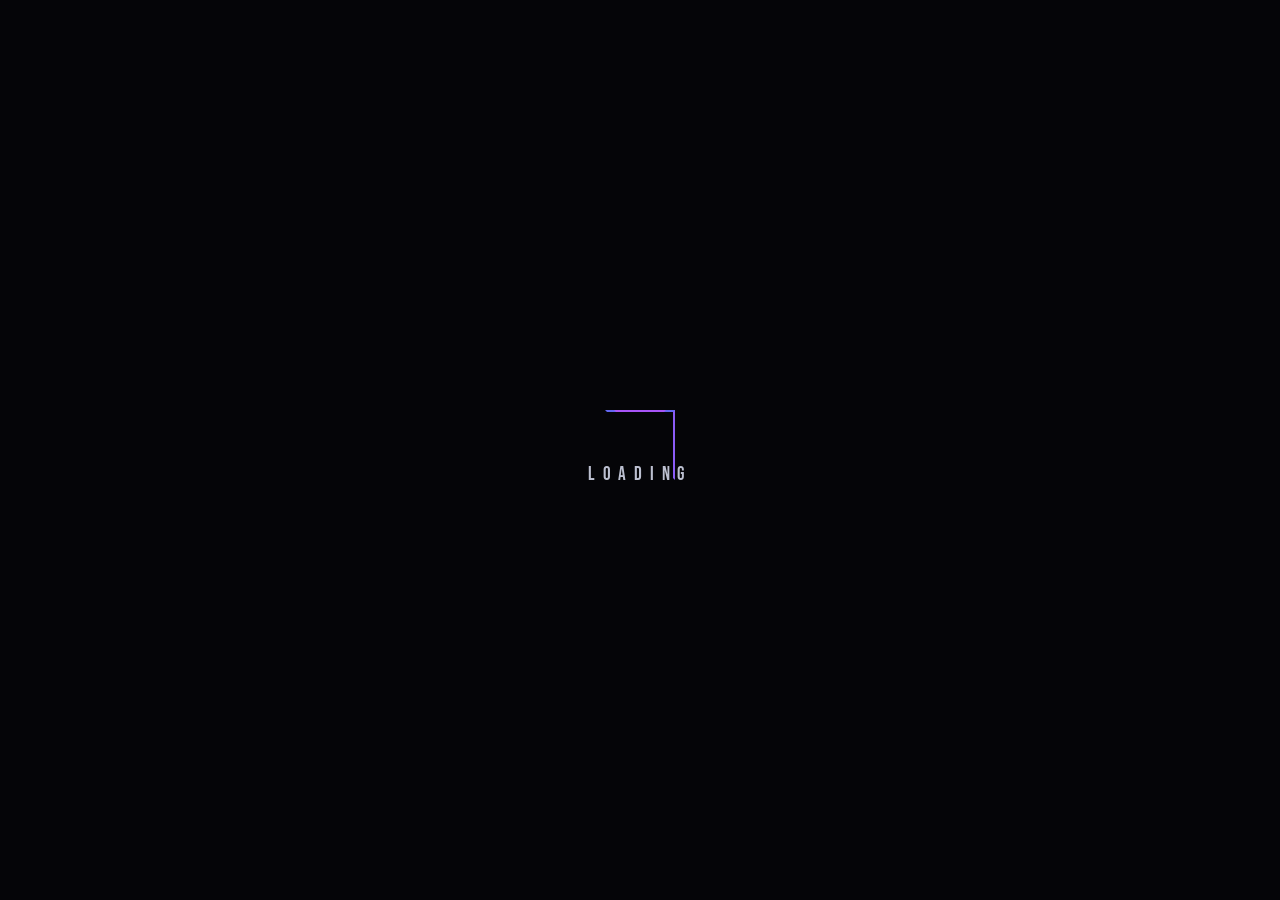
==== commit 6783ddc8: "Add character index and localization strings for UI elements - Created a new file `character_index.t" ====
--- a/index.html
+++ b/index.html
@@ -1,28 +1,31 @@
 <!DOCTYPE html>
-<html lang="en">
+<html lang="ja">
 <head>
     <meta charset="UTF-8">
     <meta name="viewport" content="width=device-width, initial-scale=1.0">
     <title>The Card Wars Codex | Character Archives</title>
-    <link rel="shortcut icon" type="image/svg" href="/favicon.svg">
+    <link rel="shortcut icon" type="image/x-icon" href="favicon.ico">
     <link rel="preconnect" href="https://fonts.googleapis.com">
     <link rel="preconnect" href="https://fonts.gstatic.com" crossorigin>
-    <link href="https://fonts.googleapis.com/css2?family=Bebas+Neue&family=Space+Grotesk:wght@300;400;500;600;700&family=Zen+Kaku+Gothic+New:wght@300;400;500;700&display=swap" rel="stylesheet">
+    <link href="https://fonts.googleapis.com/css2?family=Bebas+Neue&family=Space+Grotesk:wght@300;400;500;600;700&family=Zen+Kaku+Gothic+New:wght@300;400;500;700;900&display=swap" rel="stylesheet">
     <link rel="stylesheet" href="style.css">
 </head>
 <body>
-    <!-- Loading Screen -->
     <div id="loading-screen" class="loading-screen">
         <div class="loader">
             <div class="loader-ring"></div>
             <div class="loader-ring delay"></div>
-            <span class="loader-text">LOADING<span class="dots"></span></span>
+            <span class="loader-text" data-lang-key="loading">LOADING<span class="dots"></span></span>
         </div>
     </div>
 
-    <!-- ============================================
-         CHARACTER SELECT PAGE
-         ============================================ -->
+    <button id="lang-toggle" class="lang-toggle" aria-label="Toggle language">
+        <span class="lang-option" data-lang="jp">日本語</span>
+        <span class="lang-divider">/</span>
+        <span class="lang-option" data-lang="en">EN</span>
+    </button>
+
+    <!-- SELECT PAGE -->
     <section id="select-page" class="select-page">
         <div class="select-background">
             <div class="select-orb orb-1"></div>
@@ -33,24 +36,18 @@
             <header class="select-header">
                 <div class="header-badge">
                     <span class="badge-line"></span>
-                    <span class="badge-text">Project: Card Wars</span>
+                    <span class="badge-text" data-lang-key="project">Project: Card Wars</span>
                     <span class="badge-line"></span>
                 </div>
                 <h1 class="select-title">THE CODEX</h1>
                 <h2 class="select-title-jp">カードウォーズ・コーデックス</h2>
                 <div class="select-underline"></div>
-                <p class="select-subtitle">Select</p>
-                <p class="select-subtitle-jp">一つ選べ</p>
+                <p class="select-subtitle" data-lang-key="select">Select</p>
             </header>
-
-            <div class="character-grid" id="character-grid">
-                <!-- Character cards will be generated here -->
-            </div>
-
+            <div class="character-grid" id="character-grid"></div>
             <footer class="select-footer">
                 <div class="footer-line"></div>
-                <p>Character Design Archives</p>
-                <p class="jp">キャラクターデザインアーカイブ</p>
+                <p data-lang-key="archives">Character Design Archives</p>
                 <div class="footer-decoration">
                     <span class="dec-dot"></span>
                     <span class="dec-dot"></span>
@@ -60,182 +57,143 @@
         </div>
     </section>
 
-    <!-- ============================================
-         CHARACTER DETAIL PAGE
-         ============================================ -->
+    <!-- CHARACTER DETAIL PAGE -->
     <main id="character-page" class="character-page hidden">
-        
-        <!-- Back Button -->
+
         <nav class="back-nav">
             <button class="back-btn" id="back-btn">
-                <svg viewBox="0 0 24 24" fill="none" stroke="currentColor" stroke-width="2">
+                <svg viewBox="0 0 24 24" fill="none" stroke="currentColor" stroke-width="2" class="back-icon">
                     <polyline points="15 18 9 12 15 6"/>
                 </svg>
-                <span class="back-text">
-                    <span class="en">ALL CHARACTERS</span>
-                    <span class="jp">キャラクター一覧</span>
-                </span>
+                <span class="back-text" data-lang-key="back">ALL CHARACTERS</span>
             </button>
         </nav>
 
-        <!-- Grand Title Header -->
-        <header class="character-header" id="character-header">
-            <div class="header-background" id="header-bg"></div>
-            <div class="header-content">
-                <p class="title-pre" id="title-pre">CHARACTER FILE</p>
-                <h1 class="character-title" id="character-title">
-                    <span class="title-en" id="title-en">CHARACTER NAME</span>
+        <!-- HERO SECTION -->
+        <section class="hero-section" id="hero-section">
+            <canvas class="particle-canvas" id="particle-canvas"></canvas>
+            <div class="hero-speedlines"></div>
+            <div class="hero-bracket hero-bracket-left">「</div>
+            <div class="hero-bracket hero-bracket-right">」</div>
+            <div class="hero-art" id="hero-art">
+                <img id="hero-image" src="" alt="" />
+            </div>
+            <div class="hero-text" id="hero-text">
+                <p class="hero-badges" id="hero-badges"></p>
+                <h1 class="hero-title">
+                    <span class="hero-title-primary" id="hero-title-primary"></span>
+                    <span class="hero-title-secondary" id="hero-title-secondary"></span>
                 </h1>
-                <h2 class="character-title-jp" id="title-jp">キャラクター名</h2>
-                <div class="title-underline"></div>
-                <div class="character-tagline" id="character-tagline"></div>
-            </div>
-        </header>
-
-        <!-- Main Content Area: Art + Wrapped Panels -->
-        <section class="main-content">
-            
-            <!-- Top Row: Panels + Art + Panels -->
-            <div class="content-grid">
-                
-                <!-- Left Panels -->
-                <aside class="side-panel left-panel" id="left-panel">
-                    <div class="panel-card" id="bio-card">
-                        <div class="panel-header">
-                            <h3 class="panel-title">PROFILE</h3>
-                            <span class="panel-title-jp">プロフィール</span>
+                <div class="hero-underline"></div>
+                <p class="hero-tagline" id="hero-tagline"></p>
+            </div>
+            <div class="scroll-indicator">
+                <div class="scroll-chevron"></div>
+                <span class="scroll-text" data-lang-key="scroll">SCROLL</span>
+            </div>
+        </section>
+
+        <!-- CONTENT -->
+        <div class="content-column">
+
+            <!-- PROFILE -->
+            <section class="detail-section" id="profile-section">
+                <div class="detail-header">
+                    <h3 class="detail-title" data-lang-key="profile">PROFILE</h3>
+                    <div class="detail-accent"></div>
+                </div>
+                <div class="profile-grid">
+                    <div class="profile-art" id="profile-art-container">
+                        <img id="profile-art-img" src="" alt="" />
+                    </div>
+                    <div class="profile-info">
+                        <p class="profile-stats" id="profile-stats"></p>
+                        <div class="profile-block">
+                            <h4 class="profile-block-title" data-lang-key="appearance">APPEARANCE</h4>
+                            <div class="profile-block-body" id="detail-appearance"></div>
                         </div>
-                        <div class="bio-grid" id="bio-grid">
-                            <div class="bio-item">
-                                <span class="bio-label">AGE / 年齢</span>
-                                <span class="bio-value" id="bio-age">--</span>
-                            </div>
-                            <div class="bio-item">
-                                <span class="bio-label">HEIGHT / 身長</span>
-                                <span class="bio-value" id="bio-height">--</span>
-                            </div>
+                        <div class="profile-block">
+                            <h4 class="profile-block-title" data-lang-key="personality">PERSONALITY</h4>
+                            <div class="profile-block-body" id="detail-personality"></div>
                         </div>
                     </div>
-
-                    <div class="panel-card" id="appearance-card">
-                        <div class="panel-header">
-                            <h3 class="panel-title">APPEARANCE</h3>
-                            <span class="panel-title-jp">外見</span>
-                        </div>
-                        <div class="panel-content" id="appearance-content"></div>
-                    </div>
-
-                    <div class="panel-card" id="personality-card">
-                        <div class="panel-header">
-                            <h3 class="panel-title">PERSONALITY</h3>
-                            <span class="panel-title-jp">性格</span>
-                        </div>
-                        <div class="panel-content" id="personality-content"></div>
-                    </div>
-                </aside>
-
-                <!-- Center: Art Display -->
-                <div class="center-stage">
-                    <div class="art-section" id="art-section">
-                        <div class="main-image-container" id="main-image-container">
-                            <div class="main-image-wrapper" id="main-image-wrapper">
-                                <div class="placeholder-content">
-                                    <svg viewBox="0 0 24 24" fill="none" stroke="currentColor" stroke-width="1">
-                                        <rect x="3" y="3" width="18" height="18" rx="2"/>
-                                        <circle cx="8.5" cy="8.5" r="1.5"/>
-                                        <path d="M21 15l-5-5L5 21"/>
-                                    </svg>
-                                    <p>Select a character</p>
-                                </div>
-                            </div>
-                            <div class="media-type-badge" id="media-type-badge">
-                                <span class="badge-icon"></span>
-                                <span class="badge-text">IMAGE</span>
-                            </div>
-                            <div class="image-label" id="image-label">Main Design</div>
-                        </div>
-                    </div>
-
-                    <!-- Media Carousel -->
-                    <div class="media-carousel" id="media-carousel">
-                        <button class="carousel-nav prev" id="carousel-prev">
-                            <svg viewBox="0 0 24 24" fill="none" stroke="currentColor" stroke-width="2">
-                                <polyline points="15 18 9 12 15 6"/>
-                            </svg>
-                        </button>
-                        <div class="carousel-track-container">
-                            <div class="carousel-track" id="carousel-track"></div>
-                        </div>
-                        <button class="carousel-nav next" id="carousel-next">
-                            <svg viewBox="0 0 24 24" fill="none" stroke="currentColor" stroke-width="2">
-                                <polyline points="9 18 15 12 9 6"/>
-                            </svg>
-                        </button>
-                    </div>
-                </div>
-
-                <!-- Right Panels -->
-                <aside class="side-panel right-panel" id="right-panel">
-                    <div class="panel-card" id="abilities-card">
-                        <div class="panel-header">
-                            <h3 class="panel-title">ABILITIES</h3>
-                            <span class="panel-title-jp">能力</span>
-                        </div>
-                        <div class="panel-content" id="abilities-content"></div>
-                    </div>
-
-                    <div class="panel-card" id="lore-card">
-                        <div class="panel-header">
-                            <h3 class="panel-title">LORE</h3>
-                            <span class="panel-title-jp">設定</span>
-                        </div>
-                        <div class="panel-content" id="lore-content"></div>
-                    </div>
-                </aside>
-            </div>
-
-            <!-- Bottom Row: Stats + Palette -->
-            <div class="bottom-panels">
-                <div class="panel-card stats-card">
-                    <div class="panel-header">
-                        <h3 class="panel-title">COMBAT STATS</h3>
-                        <span class="panel-title-jp">戦闘能力</span>
+                </div>
+            </section>
+
+            <!-- OFFICIAL GALLERY -->
+            <section class="gallery-section" id="gallery-section-official">
+                <div class="gallery-zone-header">
+                    <h2 class="gallery-zone-title" data-lang-key="official_art">OFFICIAL ART</h2>
+                    <span class="gallery-zone-title-jp" data-lang-key="official_art_sub"></span>
+                    <div class="gallery-zone-accent"></div>
+                </div>
+                <div class="gallery-grid" id="gallery-grid-official"></div>
+            </section>
+
+            <!-- ABILITIES -->
+            <section class="detail-section" id="abilities-section">
+                <div class="detail-header">
+                    <h3 class="detail-title" data-lang-key="abilities">ABILITIES</h3>
+                    <div class="detail-accent"></div>
+                </div>
+                <div class="detail-body" id="detail-abilities"></div>
+            </section>
+
+            <!-- LORE -->
+            <section class="detail-section" id="lore-section">
+                <div class="detail-header">
+                    <h3 class="detail-title" data-lang-key="lore">LORE</h3>
+                    <div class="detail-accent"></div>
+                </div>
+                <div class="detail-body" id="detail-lore"></div>
+            </section>
+
+            <!-- STATS & PALETTE -->
+            <section class="stats-palette-section" id="stats-palette-section">
+                <div class="sp-block">
+                    <div class="sp-header">
+                        <h3 class="sp-title" data-lang-key="stats">COMBAT STATS</h3>
+                        <div class="sp-accent"></div>
                     </div>
                     <div class="stats-content">
-                        <div class="radar-container">
-                            <canvas id="radar-chart"></canvas>
-                        </div>
+                        <div class="radar-container"><canvas id="radar-chart"></canvas></div>
                         <div class="stats-list" id="stats-list"></div>
                     </div>
                 </div>
-
-                <div class="panel-card palette-card">
-                    <div class="panel-header">
-                        <h3 class="panel-title">COLOR PALETTE</h3>
-                        <span class="panel-title-jp">カラーパレット</span>
-                    </div>
-                    <div class="palette-content" id="palette-content">
-                        <!-- Color swatches will be generated here -->
-                    </div>
-                </div>
-            </div>
-
-        </section>
-
-        <!-- Footer -->
-        <footer class="page-footer">
-            <p class="footer-text">Project: Card Wars</p>
-            <p class="footer-text jp">カードウォーズ</p>
-            <p class="footer-sub">Character Design Archives / キャラクターデザインアーカイブ</p>
-        </footer>
+                <div class="sp-block">
+                    <div class="sp-header">
+                        <h3 class="sp-title" data-lang-key="palette">COLOR PALETTE</h3>
+                        <div class="sp-accent"></div>
+                    </div>
+                    <div class="palette-content" id="palette-content"></div>
+                </div>
+            </section>
+
+            <!-- COMMISSIONED GALLERY -->
+            <section class="gallery-section" id="gallery-section-commissioned">
+                <div class="gallery-zone-header">
+                    <h2 class="gallery-zone-title" data-lang-key="commissioned">COMMISSIONED</h2>
+                    <span class="gallery-zone-title-jp" data-lang-key="commissioned_sub"></span>
+                    <div class="gallery-zone-accent"></div>
+                </div>
+                <div class="gallery-grid" id="gallery-grid-commissioned"></div>
+            </section>
+
+            <footer class="page-footer">
+                <div class="footer-line"></div>
+                <p class="footer-text" data-lang-key="project">Project: Card Wars</p>
+                <p class="footer-sub" data-lang-key="archives">Character Design Archives</p>
+            </footer>
+
+        </div>
     </main>
 
-    <!-- Lightbox -->
+    <!-- LIGHTBOX -->
     <div id="lightbox" class="lightbox">
         <div class="lightbox-backdrop"></div>
         <div class="lightbox-container">
             <div class="lightbox-content">
-                <img id="lightbox-image" src="" alt="">
+                <img id="lightbox-image" src="" alt="" />
                 <video id="lightbox-video" loop muted playsinline></video>
             </div>
             <div class="lightbox-sidebar">
@@ -249,34 +207,30 @@
                         <polyline points="7 10 12 15 17 10"/>
                         <line x1="12" y1="15" x2="12" y2="3"/>
                     </svg>
-                    <span>Download Original</span>
-                    <span class="jp">オリジナルをダウンロード</span>
+                    <span data-lang-key="download">Download</span>
                 </a>
                 <button id="lightbox-close" class="lightbox-close">
                     <svg viewBox="0 0 24 24" fill="none" stroke="currentColor" stroke-width="2">
                         <line x1="18" y1="6" x2="6" y2="18"/>
                         <line x1="6" y1="6" x2="18" y2="18"/>
                     </svg>
-                    <span>Close</span>
+                    <span data-lang-key="close">Close</span>
                 </button>
             </div>
         </div>
         <button class="lightbox-nav prev" id="lightbox-prev">
-            <svg viewBox="0 0 24 24" fill="none" stroke="currentColor" stroke-width="2">
-                <polyline points="15 18 9 12 15 6"/>
-            </svg>
+            <svg viewBox="0 0 24 24" fill="none" stroke="currentColor" stroke-width="2"><polyline points="15 18 9 12 15 6"/></svg>
         </button>
         <button class="lightbox-nav next" id="lightbox-next">
-            <svg viewBox="0 0 24 24" fill="none" stroke="currentColor" stroke-width="2">
-                <polyline points="9 18 15 12 9 6"/>
-            </svg>
+            <svg viewBox="0 0 24 24" fill="none" stroke="currentColor" stroke-width="2"><polyline points="9 18 15 12 9 6"/></svg>
         </button>
         <div class="lightbox-hint">
-            <span>Use arrow keys to navigate • ESC to close</span>
-            <span class="jp">矢印キーで移動 • ESCで閉じる</span>
+            <span data-lang-key="navigate_hint">← → Navigate · ESC Close</span>
         </div>
     </div>
 
+    <script src="https://cdnjs.cloudflare.com/ajax/libs/gsap/3.12.5/gsap.min.js"></script>
+    <script src="https://cdnjs.cloudflare.com/ajax/libs/gsap/3.12.5/ScrollTrigger.min.js"></script>
     <script src="script.js"></script>
 </body>
-</html>
+</html>
--- a/style.css
+++ b/style.css
@@ -1,1929 +1,347 @@
 /* ============================================
-   CHARACTER REFERENCE WIKI
-   Cinematic Layout with Dynamic Theme Colors
+   THE CARD WARS CODEX — Persona 5 / Genshin Style
+   Sharp · Compact · Cinematic
    ============================================ */
 
 :root {
-    /* Base colors */
     --bg-primary: #050508;
     --bg-secondary: #0a0a10;
-    --bg-tertiary: #12121a;
-    --bg-card: rgba(12, 12, 20, 0.9);
-    --bg-card-hover: rgba(20, 20, 35, 0.95);
-    
-    /* Theme colors (dynamically set per character) */
+    --bg-tertiary: #0e0e18;
+    --bg-panel: #0c0c16;
+
     --accent-primary: #6366f1;
     --accent-secondary: #8b5cf6;
     --accent-tertiary: #a855f7;
     --accent-hue: 245;
-    
-    /* Computed accent variations */
-    --accent-glow: hsla(var(--accent-hue), 70%, 60%, 0.4);
-    --accent-glow-strong: hsla(var(--accent-hue), 70%, 60%, 0.6);
-    --accent-subtle: hsla(var(--accent-hue), 70%, 60%, 0.1);
-    --accent-border: hsla(var(--accent-hue), 70%, 60%, 0.3);
-    
-    /* Text colors */
-    --text-primary: #f8fafc;
-    --text-secondary: #cbd5e1;
-    --text-muted: #64748b;
-    --text-dim: #475569;
-    
-    /* Borders */
-    --border-color: rgba(255, 255, 255, 0.08);
-    --border-glow: hsla(var(--accent-hue), 70%, 60%, 0.3);
-    
-    /* Transitions */
-    --transition-smooth: cubic-bezier(0.4, 0, 0.2, 1);
-    --transition-bounce: cubic-bezier(0.34, 1.56, 0.64, 1);
-    --transition-dramatic: cubic-bezier(0.16, 1, 0.3, 1);
+
+    --accent-glow: hsla(var(--accent-hue),70%,60%,0.35);
+    --accent-glow-strong: hsla(var(--accent-hue),70%,60%,0.55);
+    --accent-subtle: hsla(var(--accent-hue),70%,60%,0.08);
+    --accent-border: hsla(var(--accent-hue),70%,60%,0.35);
+
+    --text-primary: #f0f0f5;
+    --text-secondary: #bcc0d0;
+    --text-muted: #5c6070;
+    --text-dim: #3c3e4a;
+
+    --border-color: rgba(255,255,255,0.06);
+    --border-strong: rgba(255,255,255,0.12);
+
+    --transition-fast: 0.2s ease;
+    --transition-smooth: cubic-bezier(0.4,0,0.2,1);
+    --transition-snap: cubic-bezier(0.16,1,0.3,1);
+
+    --selection-text: #050508;
 }
 
-* {
-    margin: 0;
-    padding: 0;
-    box-sizing: border-box;
+* { margin: 0; padding: 0; box-sizing: border-box; }
+html { font-size: 16px; scroll-behavior: smooth; }
+body { font-family: 'Space Grotesk','Zen Kaku Gothic New',sans-serif; background-color: var(--bg-primary); color: var(--text-primary); min-height: 100vh; overflow-x: hidden; line-height: 1.6; max-width: 100vw; }
+
+body::before { content: ''; position: fixed; top: 0; left: 0; width: 100%; height: 100%; background: radial-gradient(ellipse at 20% 20%, hsla(var(--accent-hue),70%,50%,0.12) 0%, transparent 50%), radial-gradient(ellipse at 80% 80%, hsla(var(--accent-hue),60%,45%,0.10) 0%, transparent 50%), radial-gradient(ellipse at 50% 50%, hsla(var(--accent-hue),50%,40%,0.06) 0%, transparent 60%), linear-gradient(rgba(255,255,255,0.015) 1px, transparent 1px), linear-gradient(90deg, rgba(255,255,255,0.015) 1px, transparent 1px); background-size: 100% 100%,100% 100%,100% 100%,50px 50px,50px 50px; pointer-events: none; z-index: -2; animation: galaxyPulse 15s ease-in-out infinite; transition: background 1s ease; }
+body::after { content: ''; position: fixed; top: 0; left: 0; width: 200%; height: 200%; background-image: radial-gradient(1px 1px at 50px 100px, rgba(255,255,255,0.4), transparent), radial-gradient(1.5px 1.5px at 150px 50px, hsla(var(--accent-hue),70%,60%,0.5), transparent), radial-gradient(1px 1px at 250px 200px, rgba(255,255,255,0.35), transparent), radial-gradient(2px 2px at 350px 150px, hsla(var(--accent-hue),70%,50%,0.4), transparent), radial-gradient(1px 1px at 450px 300px, rgba(255,255,255,0.4), transparent), radial-gradient(1.5px 1.5px at 550px 100px, hsla(var(--accent-hue),60%,55%,0.4), transparent); pointer-events: none; z-index: -1; animation: starsFloat 80s linear infinite; }
+
+@keyframes galaxyPulse { 0%,100% { opacity: 1; } 50% { opacity: 0.65; } }
+@keyframes starsFloat { 0% { transform: translate(0,0); } 100% { transform: translate(-50%,-50%); } }
+@keyframes spin { to { transform: rotate(360deg); } }
+@keyframes dots { 0% { content: ''; } 25% { content: '.'; } 50% { content: '..'; } 75% { content: '...'; } }
+@keyframes scrollChevron { 0%,100% { opacity: 0.25; transform: translateY(0) rotate(45deg); } 50% { opacity: 1; transform: translateY(6px) rotate(45deg); } }
+@keyframes orbFloat { 0%,100% { transform: translate(0,0) scale(1); } 25% { transform: translate(25px,-25px) scale(1.08); } 50% { transform: translate(-15px,15px) scale(0.94); } 75% { transform: translate(15px,25px) scale(1.04); } }
+@keyframes fadeIn { from { opacity: 0; } to { opacity: 1; } }
+
+/* ============================================
+   LANGUAGE TOGGLE
+   ============================================ */
+.lang-toggle { position: fixed; top: 1.25rem; right: 1.25rem; z-index: 200; display: flex; align-items: center; gap: 0; padding: 0.35rem 0.15rem; background: var(--bg-panel); border: 1px solid var(--border-strong); cursor: pointer; font-family: inherit; transition: border-color var(--transition-fast), background var(--transition-fast); }
+.lang-toggle:hover { border-color: var(--accent-primary); background: var(--bg-tertiary); }
+.lang-option { font-size: 0.68rem; letter-spacing: 0.08em; color: var(--text-muted); padding: 0.35rem 0.65rem; transition: color var(--transition-fast), background var(--transition-fast); }
+.lang-option.active { color: var(--accent-primary); font-weight: 700; background: var(--accent-subtle); }
+.lang-divider { color: var(--text-dim); font-size: 0.65rem; user-select: none; }
+
+/* ============================================
+   LOADING SCREEN
+   ============================================ */
+.loading-screen { position: fixed; top: 0; left: 0; width: 100%; height: 100%; background: var(--bg-primary); display: flex; align-items: center; justify-content: center; z-index: 9999; transition: opacity 0.8s var(--transition-snap), visibility 0.8s var(--transition-snap); }
+.loading-screen.fade-out { opacity: 0; visibility: hidden; }
+.loader { display: flex; flex-direction: column; align-items: center; gap: 2rem; position: relative; }
+.loader-ring { width: 70px; height: 70px; border: 2px solid transparent; border-top-color: var(--accent-primary); border-right-color: var(--accent-secondary); animation: spin 1.2s linear infinite; position: absolute; }
+.loader-ring.delay { width: 52px; height: 52px; border-top-color: var(--accent-tertiary); border-right-color: transparent; animation-direction: reverse; animation-duration: 0.8s; }
+.loader-text { font-family: 'Bebas Neue',sans-serif; font-size: 1.2rem; letter-spacing: 0.4em; color: var(--text-secondary); margin-top: 50px; }
+.dots::after { content: ''; animation: dots 1.5s steps(4,end) infinite; }
+
+/* ============================================
+   SELECT PAGE
+   ============================================ */
+.select-page { min-height: 100vh; display: flex; align-items: center; justify-content: center; padding: 2rem; }
+.select-page.hidden { display: none; }
+.select-container { max-width: 1400px; width: 100%; }
+.select-background { position: fixed; top: 0; left: 0; width: 100%; height: 100%; pointer-events: none; z-index: -1; overflow: hidden; }
+.select-orb { position: absolute; border-radius: 50%; filter: blur(80px); opacity: 0.25; animation: orbFloat 20s ease-in-out infinite; }
+.orb-1 { width: 550px; height: 550px; background: radial-gradient(circle,#6366f1 0%,transparent 70%); top: -180px; left: -180px; }
+.orb-2 { width: 450px; height: 450px; background: radial-gradient(circle,#8b5cf6 0%,transparent 70%); bottom: -130px; right: -130px; animation-delay: -7s; }
+.orb-3 { width: 350px; height: 350px; background: radial-gradient(circle,#a855f7 0%,transparent 70%); top: 50%; left: 50%; transform: translate(-50%,-50%); animation-delay: -14s; }
+.select-header { text-align: center; margin-bottom: 4rem; }
+.header-badge { display: flex; align-items: center; justify-content: center; gap: 1rem; margin-bottom: 1.5rem; }
+.badge-line { width: 50px; height: 1px; background: linear-gradient(90deg,transparent,var(--accent-primary)); }
+.badge-line:last-child { background: linear-gradient(90deg,var(--accent-primary),transparent); }
+.badge-text { font-size: 0.65rem; letter-spacing: 0.4em; color: var(--accent-primary); white-space: nowrap; }
+.select-title { font-family: 'Bebas Neue',sans-serif; font-size: clamp(3rem,10vw,7rem); letter-spacing: 0.15em; line-height: 1; background: linear-gradient(135deg,var(--text-primary) 0%,var(--text-secondary) 50%,var(--accent-primary) 100%); -webkit-background-clip: text; -webkit-text-fill-color: transparent; background-clip: text; }
+.select-title-jp { font-size: clamp(1rem,3vw,2rem); font-weight: 300; color: var(--text-muted); letter-spacing: 0.4em; margin-top: 0.5rem; }
+.select-underline { width: 100px; height: 2px; background: linear-gradient(90deg,transparent,var(--accent-primary),var(--accent-secondary),transparent); margin: 1.25rem auto; }
+.select-subtitle { font-size: 0.85rem; color: var(--text-secondary); letter-spacing: 0.15em; }
+.character-grid { display: grid; grid-template-columns: repeat(auto-fit,minmax(340px,1fr)); gap: 2rem; padding: 1rem; }
+.character-card { aspect-ratio: 4/3; cursor: pointer; position: relative; overflow: hidden; background-size: 130%; background-position: center 30%; background-repeat: no-repeat; transition: background-size 0.6s var(--transition-snap), box-shadow 0.4s; border: 1px solid var(--border-color); opacity: 0; transform: translateY(30px) scale(0.95); filter: blur(10px); will-change: transform; transform-style: preserve-3d; perspective: 800px; }
+.character-card.visible { opacity: 1; transform: translateY(0) scale(1); filter: blur(0); }
+.character-card::before { content: ''; position: absolute; inset: 0; z-index: 1; background: linear-gradient(180deg, rgba(5,5,8,0.5) 0%, rgba(5,5,8,0.65) 55%, rgba(5,5,8,0.9) 100%); transition: background 0.5s var(--transition-smooth); }
+.character-card:hover::before { background: linear-gradient(180deg, rgba(5,5,8,0.3) 0%, rgba(5,5,8,0.45) 55%, rgba(5,5,8,0.75) 100%); }
+.character-card:hover { background-size: 155%; border-color: var(--card-accent,var(--accent-primary)); box-shadow: 0 25px 70px rgba(0,0,0,0.6), 0 0 80px rgba(99,102,241,0.15); }
+.card-content { position: absolute; bottom: 0; left: 0; right: 0; padding: 2rem 1.75rem 1.75rem; z-index: 2; }
+.card-index { font-family: 'Bebas Neue',sans-serif; font-size: 5.5rem; line-height: 0.8; color: var(--card-accent,var(--accent-primary)); opacity: 0.1; position: absolute; bottom: 1.25rem; right: 1.25rem; transition: all 0.5s; }
+.character-card:hover .card-index { opacity: 0.25; transform: translateX(-5px); }
+.card-name-jp { font-size: 1.2rem; color: var(--text-secondary); letter-spacing: 0.25em; font-weight: 500; text-shadow: 0 2px 15px rgba(0,0,0,0.6); margin-bottom: 0.15rem; }
+.card-name-en { font-family: 'Bebas Neue',sans-serif; font-size: 2.5rem; letter-spacing: 0.12em; color: var(--text-primary); line-height: 1.1; text-shadow: 0 2px 15px rgba(0,0,0,0.5); transition: color 0.3s; }
+.character-card:hover .card-name-en { color: var(--card-accent,var(--accent-primary)); text-shadow: 0 0 25px rgba(99,102,241,0.4),0 2px 15px rgba(0,0,0,0.5); }
+.card-tagline { font-size: 0.85rem; color: var(--text-secondary); margin-top: 0.5rem; font-style: italic; opacity: 0.8; padding-left: 0.75rem; border-left: 2px solid var(--card-accent,var(--accent-primary)); transition: all 0.3s; }
+.character-card:hover .card-tagline { opacity: 1; padding-left: 1rem; }
+.select-footer { text-align: center; margin-top: 5rem; padding-top: 2rem; }
+.footer-line { width: 180px; height: 1px; background: linear-gradient(90deg,transparent,var(--border-color),transparent); margin: 0 auto 1.5rem; }
+.select-footer p { font-family: 'Bebas Neue',sans-serif; font-size: 0.8rem; letter-spacing: 0.3em; color: var(--text-dim); }
+.select-footer p.jp { font-family: 'Zen Kaku Gothic New',sans-serif; font-size: 0.65rem; letter-spacing: 0.1em; margin-top: 0.2rem; }
+.footer-decoration { display: flex; justify-content: center; gap: 0.5rem; margin-top: 1.25rem; }
+.dec-dot { width: 4px; height: 4px; background: var(--accent-primary); opacity: 0.5; }
+.dec-dot:nth-child(2) { opacity: 0.8; } .dec-dot:nth-child(3) { opacity: 0.3; }
+
+/* ============================================
+   CHARACTER PAGE BASE
+   ============================================ */
+.character-page { opacity: 0; transition: opacity 0.5s var(--transition-smooth); }
+.character-page.visible { opacity: 1; }
+.character-page.hidden { display: none; }
+
+/* ============================================
+   BACK NAVIGATION
+   ============================================ */
+.back-nav { position: fixed; top: 1.25rem; left: 1.25rem; z-index: 100; }
+.back-btn { display: flex; align-items: center; gap: 0.6rem; padding: 0.55rem 1rem; background: var(--bg-panel); border: 1px solid var(--border-strong); cursor: pointer; color: var(--text-secondary); font-family: inherit; transition: border-color var(--transition-fast), color var(--transition-fast); }
+.back-btn:hover { border-color: var(--accent-primary); color: var(--accent-primary); }
+.back-icon { width: 16px; height: 16px; flex-shrink: 0; }
+.back-text { font-family: 'Bebas Neue',sans-serif; font-size: 0.75rem; letter-spacing: 0.12em; }
+
+/* ============================================
+   HERO SECTION
+   ============================================ */
+.hero-section { position: relative; height: 100vh; display: flex; align-items: center; justify-content: center; overflow: hidden; }
+.hero-section.pinned { position: relative; }
+.particle-canvas { position: absolute; top: 0; left: 0; width: 100%; height: 100%; pointer-events: none; z-index: 0; }
+
+.hero-speedlines { position: absolute; inset: -5%; background: repeating-linear-gradient(90deg, transparent, transparent 50px, hsla(var(--accent-hue),70%,60%,0.03) 50px, hsla(var(--accent-hue),70%,60%,0.03) 52px, transparent 52px, transparent 100px, hsla(var(--accent-hue),70%,60%,0.02) 100px, hsla(var(--accent-hue),70%,60%,0.02) 103px, transparent 103px, transparent 150px); transform: skewX(-8deg); z-index: 0; pointer-events: none; opacity: 0.5; }
+
+.hero-bracket { position: absolute; top: 42%; z-index: 5; font-size: clamp(5rem, 14vw, 13rem); color: var(--accent-primary); font-weight: 100; opacity: 0.4; pointer-events: none; line-height: 1; }
+.hero-bracket-left { left: calc(50% - 3vw); }
+.hero-bracket-right { right: calc(50% - 3vw); }
+
+.hero-art { position: absolute; top: 42%; left: 50%; transform: translate(-50%,-50%); z-index: 2; max-width: 40vw; max-height: 60vh; display: flex; align-items: center; justify-content: center; }
+.hero-art img { max-width: 100%; max-height: 60vh; object-fit: contain; display: block; filter: drop-shadow(0 0 50px hsla(var(--accent-hue),70%,50%,0.3)); }
+.hero-art img.pixel-art { image-rendering: pixelated; image-rendering: crisp-edges; }
+
+.hero-text { position: absolute; bottom: 8vh; left: 50%; transform: translateX(-50%); text-align: center; z-index: 3; width: 90%; max-width: 800px; }
+.hero-badges { font-family: 'Bebas Neue',sans-serif; font-size: 0.75rem; letter-spacing: 0.15em; color: var(--accent-primary); margin-bottom: 0.75rem; opacity: 0; }
+
+.hero-title { overflow: visible; }
+.hero-title-primary { display: block; font-size: clamp(2.5rem,8vw,6rem); font-weight: 900; letter-spacing: 0.3em; color: var(--accent-primary); line-height: 1.1; text-shadow: 0 0 60px var(--accent-glow-strong), 0 2px 0 rgba(0,0,0,0.5); opacity: 0; }
+.hero-title-secondary { display: block; font-family: 'Bebas Neue',sans-serif; font-size: clamp(1.5rem,4vw,3rem); letter-spacing: 0.25em; color: var(--text-primary); margin-top: 0.15rem; opacity: 0; }
+.hero-underline { width: 180px; height: 2px; background: linear-gradient(90deg,transparent,var(--accent-primary),var(--accent-secondary),transparent); margin: 1rem auto; opacity: 0; transform: scaleX(0); }
+.hero-tagline { font-size: 1.1rem; color: var(--text-secondary); letter-spacing: 0.05em; opacity: 0; }
+
+.scroll-indicator { position: absolute; bottom: 1.5rem; left: 50%; transform: translateX(-50%); display: flex; flex-direction: column; align-items: center; gap: 0.35rem; z-index: 3; }
+.scroll-chevron { width: 16px; height: 16px; border-right: 2px solid var(--accent-primary); border-bottom: 2px solid var(--accent-primary); animation: scrollChevron 2s ease-in-out infinite; }
+.scroll-text { font-size: 0.55rem; letter-spacing: 0.3em; color: var(--text-muted); }
+
+/* ============================================
+   CONTENT COLUMN
+   ============================================ */
+.content-column { max-width: 1100px; margin: 0 auto; padding: 2rem 2rem 0; }
+
+/* ============================================
+   GALLERY — GRID
+   ============================================ */
+.gallery-section { padding: 1rem 0 1.5rem; }
+.gallery-zone-header { display: flex; align-items: baseline; gap: 0.75rem; margin-bottom: 1rem; }
+.gallery-zone-title { font-family: 'Bebas Neue',sans-serif; font-size: 1.2rem; letter-spacing: 0.12em; color: var(--accent-primary); }
+.gallery-zone-title-jp { font-size: 0.6rem; color: var(--text-muted); letter-spacing: 0.2em; }
+.gallery-zone-accent { flex: 1; height: 1px; background: linear-gradient(90deg,var(--accent-border),transparent); margin-left: 0.5rem; align-self: center; }
+.gallery-grid { display: grid; grid-template-columns: repeat(auto-fill,minmax(180px,1fr)); gap: 0.75rem; }
+.gallery-item { position: relative; overflow: hidden; background: var(--bg-secondary); border: 1px solid var(--border-color); cursor: pointer; transition: border-color var(--transition-fast), transform var(--transition-fast), box-shadow var(--transition-fast); }
+.gallery-item:hover { border-color: var(--accent-primary); box-shadow: 0 0 20px var(--accent-glow); transform: translateY(-2px); }
+.gallery-item img, .gallery-item video { width: 100%; height: 180px; object-fit: contain; display: block; background: var(--bg-secondary); }
+.gallery-item img.pixel-art { image-rendering: pixelated; }
+.gallery-item video { object-fit: contain; background: var(--bg-tertiary); }
+.gallery-item-overlay { position: absolute; bottom: 0; left: 0; right: 0; padding: 1rem 0.75rem 0.75rem; background: linear-gradient(transparent,rgba(5,5,8,0.9)); display: flex; justify-content: space-between; align-items: flex-end; opacity: 0; transform: translateY(6px); transition: all var(--transition-fast); }
+.gallery-item:hover .gallery-item-overlay { opacity: 1; transform: translateY(0); }
+.gallery-item-label { font-size: 0.68rem; letter-spacing: 0.08em; color: var(--text-primary); }
+.gallery-item-artist { font-size: 0.58rem; letter-spacing: 0.08em; color: var(--accent-primary); padding: 0.15rem 0.4rem; border: 1px solid var(--accent-border); }
+.gallery-item-play { position: absolute; top: 50%; left: 50%; transform: translate(-50%,-50%); width: 38px; height: 38px; background: rgba(0,0,0,0.55); border: 2px solid rgba(255,255,255,0.25); display: flex; align-items: center; justify-content: center; pointer-events: none; }
+.gallery-item-play::after { content: ''; width: 0; height: 0; border-left: 10px solid #fff; border-top: 7px solid transparent; border-bottom: 7px solid transparent; margin-left: 2px; }
+
+/* ============================================
+   DETAIL SECTIONS
+   ============================================ */
+.detail-section { padding: 1rem 0 1.5rem; }
+.detail-header { display: flex; align-items: center; gap: 0.75rem; margin-bottom: 0.75rem; }
+.detail-title { font-family: 'Bebas Neue',sans-serif; font-size: 1.25rem; letter-spacing: 0.1em; color: var(--accent-primary); white-space: nowrap; }
+.detail-accent { flex: 1; height: 1px; background: linear-gradient(90deg,var(--accent-border),transparent); }
+.detail-body { font-size: 0.95rem; line-height: 1.7; color: var(--text-secondary); padding-left: 0.75rem; border-left: 2px solid var(--border-color); }
+
+.profile-grid { display: grid; grid-template-columns: auto 1fr; gap: 1.25rem; align-items: start; }
+.profile-art { width: 140px; height: 140px; display: flex; align-items: center; justify-content: center; background: var(--bg-panel); border: 1px solid var(--border-strong); overflow: hidden; }
+.profile-art img { max-width: 85%; max-height: 85%; object-fit: contain; }
+.profile-art img.pixel-art { image-rendering: pixelated; }
+.profile-info { min-width: 0; }
+.profile-stats { font-family: 'Bebas Neue',sans-serif; font-size: 0.9rem; letter-spacing: 0.1em; color: var(--accent-primary); margin-bottom: 0.75rem; padding-bottom: 0.5rem; border-bottom: 1px solid var(--border-color); }
+.profile-block { margin-bottom: 0.75rem; }
+.profile-block:last-child { margin-bottom: 0; }
+.profile-block-title { font-family: 'Bebas Neue',sans-serif; font-size: 0.9rem; letter-spacing: 0.08em; color: var(--accent-primary); margin-bottom: 0.3rem; }
+.profile-block-body { font-size: 0.92rem; line-height: 1.6; color: var(--text-secondary); }
+
+/* ============================================
+   STATS & PALETTE
+   ============================================ */
+.stats-palette-section { padding: 1rem 0 2rem; display: grid; grid-template-columns: 1fr 1fr; gap: 1rem; }
+.sp-block { background: var(--bg-panel); border: 1px solid var(--border-strong); padding: 1.25rem; min-width: 0; overflow: hidden; max-width: 100%; }
+.sp-header { text-align: center; margin-bottom: 1rem; }
+.sp-title { font-family: 'Bebas Neue',sans-serif; font-size: 0.95rem; letter-spacing: 0.1em; color: var(--accent-primary); }
+.sp-accent { width: 50px; height: 2px; background: var(--accent-primary); margin: 0.35rem auto 0; }
+
+.stats-content { display: flex; align-items: center; gap: 1.25rem; }
+.radar-container { flex-shrink: 0; width: 180px; height: 180px; }
+#radar-chart { width: 100%; height: 100%; }
+.stats-list { flex: 1; display: grid; grid-template-columns: repeat(3,1fr); gap: 0.3rem; }
+.stat-item { display: flex; flex-direction: column; align-items: center; padding: 0.4rem 0.3rem; background: var(--accent-primary); border: 1px solid transparent; transition: border-color var(--transition-fast); }
+.stat-item:hover { border-color: var(--text-primary); }
+.stat-name { font-size: 0.55rem; letter-spacing: 0.1em; color: rgba(0,0,0,0.7); }
+.stat-val { font-family: 'Bebas Neue',sans-serif; font-size: 1.25rem; color: var(--bg-primary); }
+
+.palette-content { display: flex; flex-direction: column; gap: 0.4rem; }
+.palette-row { display: flex; gap: 0.4rem; }
+.palette-row.primary { gap: 0.5rem; }
+.color-swatch { flex: 1; display: flex; flex-direction: column; gap: 0.25rem; }
+.swatch-color { height: 32px; border: 1px solid var(--border-color); position: relative; overflow: hidden; cursor: pointer; transition: transform 0.2s, box-shadow 0.2s; }
+.palette-row.primary .swatch-color { height: 40px; }
+.swatch-color:hover { transform: scale(1.05); box-shadow: 0 3px 12px rgba(0,0,0,0.35); }
+.swatch-color::after { content: 'COPIED!'; position: absolute; top: 50%; left: 50%; transform: translate(-50%,-50%); font-size: 0.5rem; letter-spacing: 0.08em; color: #fff; text-shadow: 0 1px 2px rgba(0,0,0,0.5); opacity: 0; transition: opacity 0.2s; pointer-events: none; }
+.swatch-color.copied::after { opacity: 1; }
+.swatch-info { display: flex; justify-content: space-between; align-items: center; padding: 0 0.15rem; }
+.swatch-label { font-size: 0.6rem; letter-spacing: 0.06em; color: var(--text-muted); text-transform: uppercase; }
+.swatch-hex { font-family: 'Space Grotesk',monospace; font-size: 0.65rem; color: var(--text-secondary); letter-spacing: 0.03em; }
+
+/* ============================================
+   CHARACTER LINKS
+   ============================================ */
+.character-link { color: var(--accent-primary); text-decoration: none; border-bottom: 1px solid transparent; transition: all 0.3s; cursor: pointer; }
+.character-link:hover { color: var(--accent-secondary); border-bottom-color: var(--accent-secondary); text-shadow: 0 0 10px var(--accent-glow); }
+
+/* ============================================
+   PAGE FOOTER
+   ============================================ */
+.page-footer { text-align: center; margin-top: 2rem; padding-bottom: 2rem; }
+.page-footer .footer-line { width: 140px; height: 1px; background: linear-gradient(90deg,transparent,var(--border-color),transparent); margin: 0 auto 1rem; }
+.footer-text { font-family: 'Bebas Neue',sans-serif; font-size: 0.7rem; letter-spacing: 0.25em; color: var(--text-dim); }
+.footer-text.jp { font-size: 0.6rem; margin-top: 0.15rem; }
+.footer-sub { font-size: 0.6rem; color: var(--text-muted); margin-top: 0.3rem; }
+
+/* ============================================
+   LIGHTBOX
+   ============================================ */
+.lightbox { position: fixed; top: 0; left: 0; width: 100%; height: 100%; z-index: 1000; display: none; align-items: center; justify-content: center; }
+.lightbox.active { display: flex; }
+.lightbox-backdrop { position: absolute; top: 0; left: 0; width: 100%; height: 100%; background: rgba(5,5,8,0.94); }
+.lightbox-container { position: relative; z-index: 1; display: flex; background: var(--bg-panel); border: 1px solid var(--border-strong); overflow: hidden; max-width: 90vw; max-height: 85vh; box-shadow: 0 0 100px rgba(0,0,0,0.6), 0 0 50px var(--accent-glow); }
+.lightbox-content { flex: 1; display: flex; align-items: center; justify-content: center; min-width: 0; min-height: 0; padding: 2rem; background: var(--bg-secondary); }
+.lightbox-content img, .lightbox-content video { max-width: 100%; max-height: 75vh; object-fit: contain; display: none; }
+.lightbox-content img.active, .lightbox-content video.active { display: block; }
+.lightbox-content img.pixel-art { image-rendering: pixelated; }
+.lightbox-sidebar { width: 200px; padding: 1.5rem; display: flex; flex-direction: column; justify-content: space-between; gap: 1rem; border-left: 1px solid var(--border-color); }
+.lightbox-info { display: flex; flex-direction: column; gap: 0.3rem; }
+.lightbox-label { font-family: 'Bebas Neue',sans-serif; font-size: 0.9rem; letter-spacing: 0.08em; color: var(--text-primary); }
+.lightbox-counter { font-size: 0.6rem; color: var(--text-muted); letter-spacing: 0.08em; }
+.download-btn { display: flex; flex-direction: column; align-items: center; gap: 0.35rem; padding: 0.6rem; background: var(--accent-subtle); border: 1px solid var(--accent-border); color: var(--accent-primary); text-decoration: none; font-size: 0.55rem; letter-spacing: 0.08em; transition: all var(--transition-fast); }
+.download-btn:hover { background: hsla(var(--accent-hue),70%,50%,0.15); box-shadow: 0 0 14px var(--accent-glow); }
+.download-btn svg { width: 16px; height: 16px; }
+.lightbox-close { display: flex; flex-direction: column; align-items: center; gap: 0.35rem; padding: 0.6rem; background: transparent; border: 1px solid var(--border-color); color: var(--text-muted); cursor: pointer; font-family: inherit; font-size: 0.55rem; letter-spacing: 0.08em; transition: all var(--transition-fast); }
+.lightbox-close:hover { border-color: #ef4444; color: #ef4444; }
+.lightbox-close svg { width: 12px; height: 12px; }
+.lightbox-nav { position: absolute; z-index: 2; top: 50%; transform: translateY(-50%); width: 38px; height: 38px; background: var(--bg-panel); border: 1px solid var(--border-strong); color: var(--text-muted); cursor: pointer; display: flex; align-items: center; justify-content: center; transition: all var(--transition-fast); }
+.lightbox-nav:hover { border-color: var(--accent-primary); color: var(--accent-primary); box-shadow: 0 0 16px var(--accent-glow); }
+.lightbox-nav svg { width: 18px; height: 18px; }
+.lightbox-nav.prev { left: 1rem; } .lightbox-nav.next { right: 1rem; }
+.lightbox-hint { position: absolute; bottom: 1rem; left: 50%; transform: translateX(-50%); font-size: 0.55rem; color: var(--text-dim); letter-spacing: 0.06em; animation: fadeIn 0.5s ease 1s both; }
+
+.pixel-art { image-rendering: pixelated; image-rendering: crisp-edges; }
+
+/* ============================================
+   RESPONSIVE — ≤1024px
+   ============================================ */
+@media (max-width: 1024px) {
+    .hero-art { max-width: 55vw; }
+    .hero-title-primary { font-size: clamp(2rem,7vw,4rem); }
+    .hero-title-secondary { font-size: clamp(1rem,3vw,2rem); }
+    .content-column { padding: 2rem 2rem 0; max-width: 100%; }
+    .stats-palette-section { grid-template-columns: 1fr; }
+    .gallery-grid { grid-template-columns: repeat(auto-fill,minmax(150px,1fr)); }
+    .gallery-item img { height: 150px; }
+    .gallery-item img, .gallery-item video { height: 150px; }
 }
 
-html {
-    font-size: 16px;
-    scroll-behavior: smooth;
+/* ============================================
+   RESPONSIVE — ≤768px
+   ============================================ */
+@media (max-width: 768px) {
+    .select-page { padding: 1.5rem; }
+    .character-grid { grid-template-columns: 1fr; gap: 1.25rem; }
+    .select-title { font-size: clamp(2rem,8vw,4rem); }
+    .lang-toggle { top: 1rem; right: 1rem; }
+    .back-nav { top: 1rem; left: 1rem; }
+    .hero-art { max-width: 80vw; }
+    .hero-art img { max-height: 50vh; }
+    .hero-title-primary { font-size: clamp(1.5rem,6vw,3rem); letter-spacing: 0.2em; }
+    .hero-title-secondary { font-size: clamp(0.85rem,3vw,1.5rem); }
+    .hero-badges { font-size: 0.65rem; }
+    .content-column { padding: 1.5rem 1.5rem 0; }
+    .profile-grid { grid-template-columns: 1fr; }
+    .profile-art { margin: 0 auto; width: 120px; height: 120px; }
+    .stats-content { flex-direction: column; }
+    .stats-list { grid-template-columns: repeat(3,1fr); width: 100%; }
+    .gallery-grid { grid-template-columns: repeat(auto-fill,minmax(130px,1fr)); gap: 0.6rem; }
+    .gallery-item img { height: 140px; }
+    .gallery-item img, .gallery-item video { height: 140px; }
+    .gallery-item-overlay { opacity: 1; transform: translateY(0); padding: 0.6rem 0.5rem 0.5rem; }
+    .gallery-item-label { font-size: 0.55rem; }
+    .gallery-item-artist { font-size: 0.45rem; }
+    .lightbox-container { flex-direction: column; max-width: 95vw; max-height: 90vh; }
+    .lightbox-content { padding: 1rem; }
+    .lightbox-sidebar { width: 100%; flex-direction: row; align-items: center; padding: 0.6rem 1rem; border-left: none; border-top: 1px solid var(--border-color); gap: 0.6rem; }
+    .download-btn, .lightbox-close { flex-direction: row; padding: 0.4rem 0.6rem; }
+    .lightbox-nav { width: 32px; height: 32px; }
+    .lightbox-nav.prev { left: 0.3rem; } .lightbox-nav.next { right: 0.3rem; }
 }
 
-body {
-    font-family: 'Space Grotesk', 'Zen Kaku Gothic New', sans-serif;
-    background-color: var(--bg-primary);
-    color: var(--text-primary);
-    min-height: 100vh;
-    overflow-x: hidden;
-    line-height: 1.6;
-    transition: --accent-primary 0.8s, --accent-secondary 0.8s;
+/* ============================================
+   RESPONSIVE — ≤480px
+   ============================================ */
+@media (max-width: 480px) {
+    .card-name-jp { font-size: 1rem; }
+    .card-name-en { font-size: 2rem; }
+    .hero-art { max-width: 90vw; }
+    .hero-title-primary { font-size: 1.3rem; letter-spacing: 0.15em; }
+    .hero-title-secondary { font-size: 0.85rem; }
+    .gallery-grid { grid-template-columns: repeat(auto-fill,minmax(110px,1fr)); gap: 0.5rem; }
+    .gallery-item img { height: 120px; }
+    .gallery-item img, .gallery-item video { height: 120px; }
+    .stats-list { grid-template-columns: repeat(2,1fr); }
+    .lightbox-hint { display: none; }
 }
 
-/* Galaxy Grid Background */
-body::before {
-    content: '';
-    position: fixed;
-    top: 0;
-    left: 0;
-    width: 100%;
-    height: 100%;
-    background: 
-        radial-gradient(ellipse at 20% 20%, hsla(var(--accent-hue), 70%, 50%, 0.15) 0%, transparent 50%),
-        radial-gradient(ellipse at 80% 80%, hsla(var(--accent-hue), 60%, 45%, 0.12) 0%, transparent 50%),
-        radial-gradient(ellipse at 50% 50%, hsla(var(--accent-hue), 50%, 40%, 0.08) 0%, transparent 60%),
-        linear-gradient(rgba(255, 255, 255, 0.02) 1px, transparent 1px),
-        linear-gradient(90deg, rgba(255, 255, 255, 0.02) 1px, transparent 1px),
-        linear-gradient(hsla(var(--accent-hue), 70%, 50%, 0.04) 1px, transparent 1px),
-        linear-gradient(90deg, hsla(var(--accent-hue), 70%, 50%, 0.04) 1px, transparent 1px);
-    background-size: 
-        100% 100%, 100% 100%, 100% 100%,
-        60px 60px, 60px 60px,
-        240px 240px, 240px 240px;
-    pointer-events: none;
-    z-index: -2;
-    animation: galaxyPulse 15s ease-in-out infinite;
-    transition: background 1s ease;
-}
-
-@keyframes galaxyPulse {
-    0%, 100% { opacity: 1; }
-    50% { opacity: 0.7; }
-}
-
-/* Floating Stars */
-body::after {
-    content: '';
-    position: fixed;
-    top: 0;
-    left: 0;
-    width: 200%;
-    height: 200%;
-    background-image: 
-        radial-gradient(1px 1px at 50px 100px, rgba(255,255,255,0.5), transparent),
-        radial-gradient(1.5px 1.5px at 150px 50px, hsla(var(--accent-hue), 70%, 60%, 0.6), transparent),
-        radial-gradient(1px 1px at 250px 200px, rgba(255,255,255,0.4), transparent),
-        radial-gradient(2px 2px at 350px 150px, hsla(var(--accent-hue), 70%, 50%, 0.5), transparent),
-        radial-gradient(1px 1px at 450px 300px, rgba(255,255,255,0.5), transparent),
-        radial-gradient(1.5px 1.5px at 550px 100px, hsla(var(--accent-hue), 60%, 55%, 0.5), transparent),
-        radial-gradient(1px 1px at 650px 250px, rgba(255,255,255,0.4), transparent),
-        radial-gradient(1px 1px at 750px 50px, rgba(255,255,255,0.5), transparent),
-        radial-gradient(2px 2px at 100px 350px, hsla(var(--accent-hue), 70%, 60%, 0.4), transparent),
-        radial-gradient(1px 1px at 300px 400px, rgba(255,255,255,0.5), transparent),
-        radial-gradient(1.5px 1.5px at 500px 450px, hsla(var(--accent-hue), 70%, 50%, 0.5), transparent),
-        radial-gradient(1px 1px at 700px 380px, rgba(255,255,255,0.4), transparent);
-    pointer-events: none;
-    z-index: -1;
-    animation: starsFloat 80s linear infinite;
-}
-
-@keyframes starsFloat {
-    0% { transform: translate(0, 0); }
-    100% { transform: translate(-50%, -50%); }
-}
-
-/* ============================================
-   LOADING SCREEN
-   ============================================ */
-
-.loading-screen {
-    position: fixed;
-    top: 0;
-    left: 0;
-    width: 100%;
-    height: 100%;
-    background: var(--bg-primary);
-    display: flex;
-    align-items: center;
-    justify-content: center;
-    z-index: 9999;
-    transition: opacity 0.8s var(--transition-dramatic), 
-                visibility 0.8s var(--transition-dramatic);
-}
-
-.loading-screen.fade-out {
-    opacity: 0;
-    visibility: hidden;
-}
-
-.loader {
-    display: flex;
-    flex-direction: column;
-    align-items: center;
-    gap: 2rem;
-    position: relative;
-}
-
-.loader-ring {
-    width: 80px;
-    height: 80px;
-    border: 2px solid transparent;
-    border-top-color: var(--accent-primary);
-    border-right-color: var(--accent-secondary);
-    border-radius: 50%;
-    animation: spin 1.2s linear infinite;
-    position: absolute;
-}
-
-.loader-ring.delay {
-    width: 60px;
-    height: 60px;
-    border-top-color: var(--accent-tertiary);
-    border-right-color: transparent;
-    animation-direction: reverse;
-    animation-duration: 0.8s;
-}
-
-@keyframes spin {
-    to { transform: rotate(360deg); }
-}
-
-.loader-text {
-    font-family: 'Bebas Neue', sans-serif;
-    font-size: 1.25rem;
-    letter-spacing: 0.4em;
-    color: var(--text-secondary);
-    margin-top: 60px;
-}
-
-.dots::after {
-    content: '';
-    animation: dots 1.5s steps(4, end) infinite;
-}
-
-@keyframes dots {
-    0% { content: ''; }
-    25% { content: '.'; }
-    50% { content: '..'; }
-    75% { content: '...'; }
-}
-
-/* ============================================
-   CHARACTER SELECT PAGE
-   ============================================ */
-
-.select-page {
-    min-height: 100vh;
-    display: flex;
-    align-items: center;
-    justify-content: center;
-    padding: 2rem;
-    opacity: 0;
-    animation: zoomBlurIn 1s var(--transition-dramatic) 0.3s forwards;
-}
-
-.select-page.hidden {
-    display: none;
-}
-
-.select-container {
-    max-width: 1400px;
-    width: 100%;
-}
-
-.select-header {
-    text-align: center;
-    margin-bottom: 4rem;
-}
-
-.select-pre {
-    font-size: 0.7rem;
-    letter-spacing: 0.5em;
-    color: var(--accent-primary);
-    margin-bottom: 1rem;
-    opacity: 0;
-    animation: fadeSlideUp 0.6s var(--transition-dramatic) 0.5s forwards;
-}
-
-.select-title {
-    font-family: 'Bebas Neue', sans-serif;
-    font-size: clamp(3rem, 10vw, 7rem);
-    letter-spacing: 0.15em;
-    line-height: 1;
-    background: linear-gradient(135deg, var(--text-primary) 0%, var(--text-secondary) 50%, var(--accent-primary) 100%);
-    -webkit-background-clip: text;
-    -webkit-text-fill-color: transparent;
-    background-clip: text;
-    opacity: 0;
-    transform: translateY(50px) scale(0.9);
-    filter: blur(10px);
-    animation: titleReveal 1s var(--transition-dramatic) 0.6s forwards;
-}
-
-.select-title-jp {
-    font-size: clamp(1rem, 3vw, 2rem);
-    font-weight: 300;
-    color: var(--text-muted);
-    letter-spacing: 0.4em;
-    margin-top: 0.5rem;
-    opacity: 0;
-    animation: fadeSlideUp 0.6s var(--transition-dramatic) 0.8s forwards;
-}
-
-.select-underline {
-    width: 120px;
-    height: 2px;
-    background: linear-gradient(90deg, transparent, var(--accent-primary), var(--accent-secondary), transparent);
-    margin: 1.5rem auto;
-    opacity: 0;
-    transform: scaleX(0);
-    animation: lineExpand 0.8s var(--transition-dramatic) 1s forwards;
-}
-
-.select-subtitle {
-    font-size: 0.9rem;
-    color: var(--text-secondary);
-    opacity: 0;
-    animation: fadeSlideUp 0.6s var(--transition-dramatic) 1.1s forwards;
-}
-
-.select-subtitle-jp {
-    font-size: 0.8rem;
-    color: var(--text-muted);
-    margin-top: 0.25rem;
-    opacity: 0;
-    animation: fadeSlideUp 0.6s var(--transition-dramatic) 1.2s forwards;
-}
-
-/* Select Background Orbs */
-.select-background {
-    position: fixed;
-    top: 0;
-    left: 0;
-    width: 100%;
-    height: 100%;
-    pointer-events: none;
-    z-index: -1;
-    overflow: hidden;
-}
-
-.select-orb {
-    position: absolute;
-    border-radius: 50%;
-    filter: blur(80px);
-    opacity: 0.3;
-    animation: orbFloat 20s ease-in-out infinite;
-}
-
-.orb-1 {
-    width: 600px;
-    height: 600px;
-    background: radial-gradient(circle, #6366f1 0%, transparent 70%);
-    top: -200px;
-    left: -200px;
-    animation-delay: 0s;
-}
-
-.orb-2 {
-    width: 500px;
-    height: 500px;
-    background: radial-gradient(circle, #8b5cf6 0%, transparent 70%);
-    bottom: -150px;
-    right: -150px;
-    animation-delay: -7s;
-}
-
-.orb-3 {
-    width: 400px;
-    height: 400px;
-    background: radial-gradient(circle, #a855f7 0%, transparent 70%);
-    top: 50%;
-    left: 50%;
-    transform: translate(-50%, -50%);
-    animation-delay: -14s;
-}
-
-@keyframes orbFloat {
-    0%, 100% { transform: translate(0, 0) scale(1); }
-    25% { transform: translate(30px, -30px) scale(1.1); }
-    50% { transform: translate(-20px, 20px) scale(0.95); }
-    75% { transform: translate(20px, 30px) scale(1.05); }
-}
-
-.header-badge {
-    display: flex;
-    align-items: center;
-    justify-content: center;
-    gap: 1rem;
-    margin-bottom: 1.5rem;
-    opacity: 0;
-    animation: fadeSlideUp 0.6s var(--transition-dramatic) 0.4s forwards;
-}
-
-.header-badge .badge-line {
-    width: 60px;
-    height: 1px;
-    background: linear-gradient(90deg, transparent, var(--accent-primary));
-}
-
-.header-badge .badge-line:last-child {
-    background: linear-gradient(90deg, var(--accent-primary), transparent);
-}
-
-.header-badge .badge-text {
-    font-size: 0.7rem;
-    letter-spacing: 0.4em;
-    color: var(--accent-primary);
-    white-space: nowrap;
-}
-
-/* Character Grid */
-.character-grid {
-    display: grid;
-    grid-template-columns: repeat(auto-fit, minmax(320px, 1fr));
-    gap: 2rem;
-    padding: 1rem;
-}
-
-.character-card {
-    background: var(--bg-card);
-    backdrop-filter: blur(20px);
-    border: 1px solid var(--border-color);
-    border-radius: 24px;
-    padding: 2.5rem;
-    cursor: pointer;
-    position: relative;
-    overflow: hidden;
-    transition: all 0.5s var(--transition-smooth);
-    opacity: 0;
-    transform: translateY(30px) scale(0.95);
-    filter: blur(10px);
-}
-
-.character-card.visible {
-    opacity: 1;
-    transform: translateY(0) scale(1);
-    filter: blur(0);
-}
-
-.character-card::before {
-    content: '';
-    position: absolute;
-    top: 0;
-    left: 0;
-    width: 100%;
-    height: 100%;
-    background: linear-gradient(135deg, var(--card-accent, var(--accent-primary)) 0%, transparent 60%);
-    opacity: 0;
-    transition: opacity 0.5s var(--transition-smooth);
-}
-
-.character-card::after {
-    content: '';
-    position: absolute;
-    top: 0;
-    left: 0;
-    width: 100%;
-    height: 3px;
-    background: linear-gradient(90deg, transparent, var(--card-accent, var(--accent-primary)), transparent);
-    opacity: 0;
-    transition: opacity 0.5s var(--transition-smooth);
-}
-
-.character-card:hover::before {
-    opacity: 0.15;
-}
-
-.character-card:hover::after {
-    opacity: 1;
-}
-
-.character-card:hover {
-    border-color: var(--card-accent, var(--accent-primary));
-    transform: translateY(-10px) scale(1.02);
-    box-shadow: 
-        0 25px 80px rgba(0, 0, 0, 0.5),
-        0 0 80px color-mix(in srgb, var(--card-accent, var(--accent-primary)) 25%, transparent),
-        inset 0 1px 0 rgba(255, 255, 255, 0.1);
-}
-
-.card-content {
-    position: relative;
-    z-index: 1;
-}
-
-.card-index {
-    font-family: 'Bebas Neue', sans-serif;
-    font-size: 5rem;
-    line-height: 1;
-    color: var(--card-accent, var(--accent-primary));
-    opacity: 0.15;
-    position: absolute;
-    top: -1rem;
-    right: 0;
-    transition: all 0.5s var(--transition-smooth);
-}
-
-.character-card:hover .card-index {
-    opacity: 0.3;
-    transform: translateX(5px);
-}
-
-.card-name-en {
-    font-family: 'Bebas Neue', sans-serif;
-    font-size: 3rem;
-    letter-spacing: 0.12em;
-    color: var(--text-primary);
-    line-height: 1.1;
-    transition: all 0.3s var(--transition-smooth);
-}
-
-.character-card:hover .card-name-en {
-    color: var(--card-accent, var(--accent-primary));
-    text-shadow: 0 0 30px color-mix(in srgb, var(--card-accent, var(--accent-primary)) 50%, transparent);
-}
-
-.card-name-jp {
-    font-size: 1.1rem;
-    color: var(--text-muted);
-    margin-top: 0.25rem;
-    letter-spacing: 0.25em;
-    transition: color 0.3s var(--transition-smooth);
-}
-
-.character-card:hover .card-name-jp {
-    color: var(--text-secondary);
-}
-
-.card-tagline {
-    font-size: 0.9rem;
-    color: var(--text-secondary);
-    margin-top: 1.25rem;
-    font-style: italic;
-    opacity: 0.8;
-    padding-left: 1rem;
-    border-left: 2px solid var(--card-accent, var(--accent-primary));
-    transition: all 0.3s var(--transition-smooth);
-}
-
-.character-card:hover .card-tagline {
-    opacity: 1;
-    padding-left: 1.25rem;
-}
-
-.select-footer {
-    text-align: center;
-    margin-top: 5rem;
-    padding-top: 2rem;
-    position: relative;
-}
-
-.footer-line {
-    width: 200px;
-    height: 1px;
-    background: linear-gradient(90deg, transparent, var(--border-color), transparent);
-    margin: 0 auto 2rem;
-}
-
-.select-footer p {
-    font-family: 'Bebas Neue', sans-serif;
-    font-size: 0.85rem;
-    letter-spacing: 0.3em;
-    color: var(--text-dim);
-}
-
-.select-footer p.jp {
-    font-family: 'Zen Kaku Gothic New', sans-serif;
-    font-size: 0.7rem;
-    letter-spacing: 0.1em;
-    margin-top: 0.25rem;
-}
-
-.footer-decoration {
-    display: flex;
-    justify-content: center;
-    gap: 0.5rem;
-    margin-top: 1.5rem;
-}
-
-.dec-dot {
-    width: 4px;
-    height: 4px;
-    border-radius: 50%;
-    background: var(--accent-primary);
-    opacity: 0.5;
-}
-
-.dec-dot:nth-child(2) {
-    opacity: 0.8;
-}
-
-.dec-dot:nth-child(3) {
-    opacity: 0.3;
-}
-
-/* ============================================
-   CHARACTER DETAIL PAGE
-   ============================================ */
-
-.character-page {
-    opacity: 0;
-    transition: opacity 0.5s var(--transition-smooth);
-}
-
-.character-page.visible {
-    opacity: 1;
-}
-
-.character-page.hidden {
-    display: none;
-}
-
-/* Back Navigation */
-.back-nav {
-    position: fixed;
-    top: 1.5rem;
-    left: 1.5rem;
-    z-index: 100;
-}
-
-.back-btn {
-    display: flex;
-    align-items: center;
-    gap: 0.75rem;
-    padding: 0.75rem 1.25rem;
-    background: var(--bg-card);
-    backdrop-filter: blur(20px);
-    border: 1px solid var(--border-color);
-    border-radius: 12px;
-    cursor: pointer;
-    color: var(--text-primary);
-    font-family: inherit;
-    transition: all 0.3s var(--transition-smooth);
-}
-
-.back-btn svg {
-    width: 18px;
-    height: 18px;
-    transition: transform 0.3s var(--transition-smooth);
-}
-
-.back-btn:hover {
-    border-color: var(--accent-primary);
-    box-shadow: 0 0 30px var(--accent-glow);
-}
-
-.back-btn:hover svg {
-    transform: translateX(-3px);
-}
-
-.back-text {
-    display: flex;
-    flex-direction: column;
-    align-items: flex-start;
-}
-
-.back-text .en {
-    font-family: 'Bebas Neue', sans-serif;
-    font-size: 0.8rem;
-    letter-spacing: 0.15em;
-}
-
-.back-text .jp {
-    font-size: 0.6rem;
-    color: var(--text-muted);
-}
-
-/* Character Header */
-.character-header {
-    position: relative;
-    padding: 5rem 2rem 2rem;
-    text-align: center;
-    overflow: hidden;
-}
-
-.header-background {
-    position: absolute;
-    top: 0;
-    left: 0;
-    width: 100%;
-    height: 100%;
-    background-size: cover;
-    background-position: center;
-    opacity: 0.15;
-    filter: blur(50px) saturate(1.3);
-    transform: scale(1.2);
-    transition: all 1s var(--transition-dramatic);
-}
-
-.header-content {
-    position: relative;
-    z-index: 1;
-}
-
-.title-pre {
-    font-size: 0.75rem;
-    letter-spacing: 0.5em;
-    color: var(--accent-primary);
-    margin-bottom: 0.5rem;
-    opacity: 0;
-    transform: translateY(20px);
-    animation: fadeSlideUp 0.6s var(--transition-dramatic) 0.2s forwards;
-}
-
-.character-title {
-    overflow: hidden;
-}
-
-.title-en {
-    font-family: 'Bebas Neue', sans-serif;
-    font-size: clamp(3.5rem, 12vw, 10rem);
-    letter-spacing: 0.15em;
-    line-height: 1;
-    background: linear-gradient(135deg, var(--text-primary) 0%, var(--text-secondary) 50%, var(--accent-primary) 100%);
-    -webkit-background-clip: text;
-    -webkit-text-fill-color: transparent;
-    background-clip: text;
-    display: block;
-    opacity: 0;
-    transform: translateY(80px) scale(0.9);
-    filter: blur(15px);
-    animation: titleReveal 1s var(--transition-dramatic) 0.3s forwards;
-}
-
-.character-title-jp {
-    font-size: clamp(1.25rem, 3.5vw, 2.5rem);
-    font-weight: 300;
-    color: var(--text-muted);
-    letter-spacing: 0.4em;
-    margin-top: 0.25rem;
-    opacity: 0;
-    transform: translateY(20px);
-    animation: fadeSlideUp 0.6s var(--transition-dramatic) 0.6s forwards;
-}
-
-.title-underline {
-    width: 150px;
-    height: 2px;
-    background: linear-gradient(90deg, transparent, var(--accent-primary), var(--accent-secondary), transparent);
-    margin: 1.25rem auto;
-    opacity: 0;
-    transform: scaleX(0);
-    animation: lineExpand 0.8s var(--transition-dramatic) 0.8s forwards;
-}
-
-.character-tagline {
-    font-size: 1rem;
-    color: var(--text-secondary);
-    letter-spacing: 0.05em;
-    max-width: 600px;
-    margin: 0 auto;
-    opacity: 0;
-    animation: fadeSlideUp 0.6s var(--transition-dramatic) 0.9s forwards;
-}
-
-.character-tagline .jp {
-    display: block;
-    font-size: 0.9rem;
-    color: var(--text-muted);
-    margin-top: 0.25rem;
-}
-
-/* ============================================
-   MAIN CONTENT LAYOUT (Wrapped Panels)
-   ============================================ */
-
-.main-content {
-    padding: 0 2rem 2rem;
-    max-width: 1600px;
-    margin: 0 auto;
-}
-
-.content-grid {
-    display: grid;
-    grid-template-columns: 280px 1fr 280px;
-    gap: 1.5rem;
-    margin-bottom: 1.5rem;
-}
-
-/* Side Panels */
-.side-panel {
-    display: flex;
-    flex-direction: column;
-    gap: 1.25rem;
-}
-
-.panel-card {
-    background: var(--bg-card);
-    backdrop-filter: blur(15px);
-    border: 1px solid var(--border-color);
-    border-radius: 16px;
-    padding: 1.5rem;
-    transition: all 0.4s var(--transition-smooth);
-    opacity: 0;
-    transform: translateY(20px);
-}
-
-.panel-card:hover {
-    border-color: var(--accent-border);
-    box-shadow: 0 10px 40px rgba(0, 0, 0, 0.3);
-}
-
-.left-panel .panel-card {
-    animation: slideFromLeft 0.6s var(--transition-dramatic) forwards;
-}
-
-.right-panel .panel-card {
-    animation: slideFromRight 0.6s var(--transition-dramatic) forwards;
-}
-
-.left-panel .panel-card:nth-child(1) { animation-delay: 0.5s; }
-.left-panel .panel-card:nth-child(2) { animation-delay: 0.6s; }
-.left-panel .panel-card:nth-child(3) { animation-delay: 0.7s; }
-
-.right-panel .panel-card:nth-child(1) { animation-delay: 0.5s; }
-.right-panel .panel-card:nth-child(2) { animation-delay: 0.6s; }
-
-/* Bottom Panels */
-.bottom-panels {
-    display: grid;
-    grid-template-columns: 1fr 1fr;
-    gap: 1.5rem;
-}
-
-.bottom-panels .panel-card {
-    opacity: 0;
-    animation: slideFromBottom 0.6s var(--transition-dramatic) 0.8s forwards;
-}
-
-.bottom-panels .panel-card:nth-child(2) {
-    animation-delay: 0.9s;
-}
-
-@keyframes slideFromBottom {
-    from {
-        opacity: 0;
-        transform: translateY(30px);
-        filter: blur(10px);
-    }
-    to {
-        opacity: 1;
-        transform: translateY(0);
-        filter: blur(0);
-    }
-}
-
-/* Stats Card - Horizontal Layout */
-.stats-card .stats-content {
-    display: flex;
-    align-items: center;
-    gap: 2rem;
-}
-
-.stats-card .radar-container {
-    flex-shrink: 0;
-}
-
-.stats-card .stats-list {
-    flex: 1;
-    display: grid;
-    grid-template-columns: repeat(3, 1fr);
-    gap: 0.75rem;
-}
-
-/* Color Palette Card */
-.palette-content {
-    display: flex;
-    flex-direction: column;
-    gap: 0.75rem;
-}
-
-.palette-row {
-    display: flex;
-    gap: 0.75rem;
-}
-
-.palette-row.primary {
-    gap: 1rem;
-}
-
-.color-swatch {
-    flex: 1;
-    display: flex;
-    flex-direction: column;
-    gap: 0.5rem;
-}
-
-.swatch-color {
-    height: 50px;
-    border-radius: 10px;
-    border: 1px solid var(--border-color);
-    position: relative;
-    overflow: hidden;
-    transition: all 0.3s var(--transition-smooth);
-    cursor: pointer;
-}
-
-.palette-row.primary .swatch-color {
-    height: 70px;
-}
-
-.swatch-color:hover {
-    transform: scale(1.05);
-    box-shadow: 0 5px 20px rgba(0, 0, 0, 0.3);
-}
-
-.swatch-color::after {
-    content: 'COPIED!';
-    position: absolute;
-    top: 50%;
-    left: 50%;
-    transform: translate(-50%, -50%);
-    font-size: 0.6rem;
-    letter-spacing: 0.1em;
-    color: white;
-    text-shadow: 0 1px 3px rgba(0,0,0,0.5);
-    opacity: 0;
-    transition: opacity 0.2s;
-}
-
-.swatch-color.copied::after {
-    opacity: 1;
-}
-
-.swatch-info {
-    display: flex;
-    justify-content: space-between;
-    align-items: center;
-    padding: 0 0.25rem;
-}
-
-.swatch-label {
-    font-size: 0.6rem;
-    letter-spacing: 0.1em;
-    color: var(--text-muted);
-    text-transform: uppercase;
-}
-
-.swatch-hex {
-    font-family: 'Space Grotesk', monospace;
-    font-size: 0.65rem;
-    color: var(--text-secondary);
-    letter-spacing: 0.05em;
-}
-
-.panel-header {
-    margin-bottom: 1rem;
-    padding-bottom: 0.75rem;
-    border-bottom: 1px solid var(--border-color);
-}
-
-.panel-title {
-    font-family: 'Bebas Neue', sans-serif;
-    font-size: 1.1rem;
-    letter-spacing: 0.15em;
-    color: var(--accent-primary);
-}
-
-.panel-title-jp {
-    font-size: 0.65rem;
-    color: var(--text-muted);
-    display: block;
-    margin-top: 0.125rem;
-}
-
-.panel-content {
-    font-size: 0.85rem;
-    line-height: 1.7;
-}
-
-.panel-content .text-en {
-    color: var(--text-primary);
-    margin-bottom: 0.75rem;
-}
-
-.panel-content .text-jp {
-    color: var(--text-secondary);
-    font-size: 0.8rem;
-    padding-left: 0.75rem;
-    border-left: 2px solid var(--border-color);
-}
-
-/* Bio Panel */
-.bio-grid {
-    display: grid;
-    grid-template-columns: 1fr 1fr;
-    gap: 1rem;
-}
-
-.bio-item {
-    display: flex;
-    flex-direction: column;
-    padding: 1rem;
-    background: var(--accent-subtle);
-    border-radius: 10px;
-    border: 1px solid transparent;
-    transition: all 0.3s var(--transition-smooth);
-}
-
-.bio-item:hover {
-    border-color: var(--accent-primary);
-    background: hsla(var(--accent-hue), 70%, 50%, 0.15);
-}
-
-.bio-label {
-    font-size: 0.6rem;
-    letter-spacing: 0.15em;
-    color: var(--text-muted);
-    text-transform: uppercase;
-    margin-bottom: 0.25rem;
-}
-
-.bio-value {
-    font-family: 'Bebas Neue', sans-serif;
-    font-size: 1.75rem;
-    letter-spacing: 0.05em;
-    color: var(--accent-primary);
-}
-
-/* Stats Card */
-.stats-card {
-    text-align: center;
-}
-
-.radar-container {
-    width: 100%;
-    max-width: 200px;
-    aspect-ratio: 1;
-    margin: 0 auto 1rem;
-}
-
-#radar-chart {
-    width: 100%;
-    height: 100%;
-}
-
-.stats-list {
-    display: grid;
-    grid-template-columns: repeat(3, 1fr);
-    gap: 0.5rem;
-}
-
-.stat-item {
-    display: flex;
-    flex-direction: column;
-    padding: 0.5rem;
-    background: var(--accent-subtle);
-    border-radius: 8px;
-    border: 1px solid transparent;
-    transition: all 0.3s var(--transition-smooth);
-}
-
-.stat-item:hover {
-    border-color: var(--accent-primary);
-    background: hsla(var(--accent-hue), 70%, 50%, 0.15);
-}
-
-.stat-item .stat-name {
-    font-size: 0.5rem;
-    letter-spacing: 0.1em;
-    color: var(--text-muted);
-    text-transform: uppercase;
-}
-
-.stat-item .stat-val {
-    font-family: 'Bebas Neue', sans-serif;
-    font-size: 1.25rem;
-    color: var(--accent-primary);
-}
-
-/* Hyperlinks */
-.character-link {
-    color: var(--accent-primary);
-    text-decoration: none;
-    border-bottom: 1px solid transparent;
-    transition: all 0.3s var(--transition-smooth);
-    cursor: pointer;
-}
-
-.character-link:hover {
-    color: var(--accent-secondary);
-    border-bottom-color: var(--accent-secondary);
-    text-shadow: 0 0 15px var(--accent-glow);
-}
-
-/* ============================================
-   CENTER STAGE (ART DISPLAY)
-   ============================================ */
-
-.center-stage {
-    opacity: 0;
-    animation: zoomBlurIn 0.8s var(--transition-dramatic) 0.5s forwards;
-    min-width: 0;
-    /* overflow: hidden; */
-}
-
-.art-section {
-    position: relative;
-    width: 100%;
-}
-
-.main-image-container {
-    position: relative;
-}
-
-.main-image-wrapper {
-    aspect-ratio: 4/5;
-    max-height: 70vh;
-    background: var(--bg-secondary);
-    border-radius: 20px;
-    border: 2px solid var(--border-color);
-    overflow: hidden;
-    cursor: pointer;
-    position: relative;
-    transition: all 0.5s var(--transition-smooth);
-    box-shadow: 
-        0 20px 60px rgba(0, 0, 0, 0.4),
-        0 0 0 1px var(--border-color);
-    margin: 0 auto;
-}
-
-.main-image-wrapper:hover {
-    border-color: var(--accent-primary);
-    box-shadow: 
-        0 0 80px var(--accent-glow),
-        0 30px 80px rgba(0, 0, 0, 0.5),
-        0 0 0 1px var(--accent-primary);
-    transform: scale(1.01);
-}
-
-.main-image-wrapper img,
-.main-image-wrapper video {
-    width: 100%;
-    height: 100%;
-    object-fit: contain;
-    opacity: 0;
-    transform: scale(1.05);
-    filter: blur(20px);
-    transition: all 0.6s var(--transition-dramatic);
-}
-
-.main-image-wrapper img.loaded,
-.main-image-wrapper video.loaded {
-    opacity: 1;
-    transform: scale(1);
-    filter: blur(0);
-}
-
-.placeholder-content {
-    position: absolute;
-    top: 50%;
-    left: 50%;
-    transform: translate(-50%, -50%);
-    display: flex;
-    flex-direction: column;
-    align-items: center;
-    gap: 1rem;
-    color: var(--text-muted);
-}
-
-.placeholder-content svg {
-    width: 60px;
-    height: 60px;
-    opacity: 0.3;
-}
-
-.media-type-badge {
-    position: absolute;
-    top: 1rem;
-    left: 1rem;
-    padding: 0.5rem 1rem;
-    background: var(--bg-card);
-    backdrop-filter: blur(20px);
-    border: 1px solid var(--border-color);
-    border-radius: 8px;
-    display: flex;
-    align-items: center;
-    gap: 0.5rem;
-    font-size: 0.65rem;
-    letter-spacing: 0.15em;
-    color: var(--text-secondary);
-    text-transform: uppercase;
-}
-
-.media-type-badge.video {
-    border-color: var(--accent-secondary);
-}
-
-.media-type-badge .badge-icon {
-    width: 8px;
-    height: 8px;
-    background: var(--accent-primary);
-    border-radius: 50%;
-}
-
-.media-type-badge.video .badge-icon {
-    background: #ef4444;
-    animation: pulse 1.5s ease-in-out infinite;
-}
-
-@keyframes pulse {
-    0%, 100% { opacity: 1; transform: scale(1); }
-    50% { opacity: 0.5; transform: scale(0.8); }
-}
-
-.image-label {
-    position: absolute;
-    bottom: 1rem;
-    left: 50%;
-    transform: translateX(-50%);
-    padding: 0.6rem 1.25rem;
-    background: var(--bg-card);
-    backdrop-filter: blur(20px);
-    border: 1px solid var(--border-color);
-    border-radius: 25px;
-    font-size: 0.7rem;
-    letter-spacing: 0.12em;
-    text-transform: uppercase;
-    color: var(--text-secondary);
-}
-
-/* Media Carousel */
-.media-carousel {
-    display: flex;
-    align-items: center;
-    gap: 0.75rem;
-    padding: 1rem;
-    margin-top: 1.5rem;
-    background: var(--bg-card);
-    border-radius: 16px;
-    border: 1px solid var(--border-color);
-    max-width: 100%;
-    overflow: hidden;
-}
-
-.carousel-nav {
-    width: 40px;
-    height: 40px;
-    flex-shrink: 0;
-    background: var(--bg-tertiary);
-    border: 1px solid var(--border-color);
-    border-radius: 10px;
-    display: flex;
-    align-items: center;
-    justify-content: center;
-    cursor: pointer;
-    color: var(--text-primary);
-    transition: all 0.3s var(--transition-smooth);
-}
-
-.carousel-nav svg {
-    width: 18px;
-    height: 18px;
-}
-
-.carousel-nav:hover {
-    background: var(--accent-primary);
-    border-color: var(--accent-primary);
-    transform: scale(1.05);
-}
-
-.carousel-track-container {
-    flex: 1;
-    min-width: 0;
-    overflow-x: auto;
-    overflow-y: hidden;
-    scrollbar-width: thin;
-    scrollbar-color: var(--accent-primary) var(--bg-secondary);
-    padding-bottom: 8px;
-}
-
-/* Stylized Scrollbar for Webkit browsers (Chrome, Safari, Edge) */
-.carousel-track-container::-webkit-scrollbar {
-    height: 8px;
-}
-
-.carousel-track-container::-webkit-scrollbar-track {
-    background: var(--bg-secondary);
-    border-radius: 4px;
-    margin: 0 4px;
-}
-
-.carousel-track-container::-webkit-scrollbar-thumb {
-    background: linear-gradient(90deg, var(--accent-primary), var(--accent-secondary));
-    border-radius: 4px;
-    border: 2px solid var(--bg-secondary);
-}
-
-.carousel-track-container::-webkit-scrollbar-thumb:hover {
-    background: linear-gradient(90deg, var(--accent-secondary), var(--accent-tertiary));
-}
-
-.carousel-track {
-    display: flex;
-    gap: 0.75rem;
-    padding: 0.5rem 4px;
-    width: max-content;
-}
-
-.carousel-item {
-    width: 90px;
-    height: 70px;
-    flex-shrink: 0;
-    border-radius: 8px;
-    overflow: hidden;
-    cursor: pointer;
-    border: 2px solid transparent;
-    transition: all 0.3s var(--transition-bounce);
-    position: relative;
-    background: var(--bg-secondary);
-}
-
-.carousel-item img,
-.carousel-item video {
-    width: 100%;
-    height: 100%;
-    object-fit: cover;
-    transition: transform 0.4s var(--transition-smooth);
-}
-
-.carousel-item:hover {
-    transform: translateY(-2px) scale(1.05);
-    border-color: var(--text-muted);
-}
-
-.carousel-item:hover img,
-.carousel-item:hover video {
-    transform: scale(1.1);
-}
-
-.carousel-item.active {
-    border-color: var(--accent-primary);
-    box-shadow: 0 0 20px var(--accent-glow);
-}
-
-.carousel-item .item-badge {
-    position: absolute;
-    top: 3px;
-    right: 3px;
-    width: 18px;
-    height: 18px;
-    background: rgba(0, 0, 0, 0.75);
-    backdrop-filter: blur(4px);
-    border-radius: 4px;
-    display: flex;
-    align-items: center;
-    justify-content: center;
-}
-
-.carousel-item .item-badge svg {
-    width: 10px;
-    height: 10px;
-    color: var(--text-secondary);
-}
-
-.carousel-item.video-item .item-badge svg {
-    color: #ef4444;
-}
-
-/* Carousel scroll behavior */
-.carousel-track-container {
-    scroll-behavior: smooth;
-}
-
-/* ============================================
-   FOOTER
-   ============================================ */
-
-.page-footer {
-    text-align: center;
-    padding: 3rem 2rem;
-    border-top: 1px solid var(--border-color);
-    margin-top: 2rem;
-}
-
-.footer-text {
-    font-family: 'Bebas Neue', sans-serif;
-    font-size: 1rem;
-    letter-spacing: 0.2em;
-    color: var(--text-muted);
-}
-
-.footer-text.jp {
-    font-family: 'Zen Kaku Gothic New', sans-serif;
-    font-size: 0.75rem;
-    margin-top: 0.125rem;
-}
-
-.footer-sub {
-    font-size: 0.65rem;
-    color: var(--text-dim);
-    margin-top: 0.75rem;
-    letter-spacing: 0.1em;
-}
-
-/* ============================================
-   LIGHTBOX
-   ============================================ */
-
-.lightbox {
-    position: fixed;
-    top: 0;
-    left: 0;
-    width: 100%;
-    height: 100%;
-    z-index: 1000;
-    display: flex;
-    align-items: center;
-    justify-content: center;
-    opacity: 0;
-    visibility: hidden;
-    transition: all 0.4s var(--transition-smooth);
-}
-
-.lightbox.active {
-    opacity: 1;
-    visibility: visible;
-}
-
-.lightbox-backdrop {
-    position: absolute;
-    top: 0;
-    left: 0;
-    width: 100%;
-    height: 100%;
-    background: rgba(0, 0, 0, 0.95);
-    backdrop-filter: blur(30px);
-}
-
-.lightbox-container {
-    position: relative;
-    z-index: 1;
-    display: flex;
-    align-items: flex-start;
-    gap: 1.5rem;
-    max-width: 95vw;
-    max-height: 95vh;
-    transform: scale(0.8);
-    filter: blur(20px);
-    transition: all 0.5s var(--transition-bounce);
-}
-
-.lightbox.active .lightbox-container {
-    transform: scale(1);
-    filter: blur(0);
-}
-
-.lightbox-content {
-    flex-shrink: 0;
-    display: flex;
-    align-items: center;
-    justify-content: center;
-}
-
-#lightbox-image,
-#lightbox-video {
-    max-width: 80vw;
-    max-height: 90vh;
-    object-fit: contain;
-    border-radius: 12px;
-    box-shadow: 0 0 100px var(--accent-glow);
-    display: none;
-}
-
-#lightbox-image.active,
-#lightbox-video.active {
-    display: block;
-}
-
-.lightbox-sidebar {
-    display: flex;
-    flex-direction: column;
-    gap: 1rem;
-    padding: 1rem;
-    background: var(--bg-card);
-    backdrop-filter: blur(20px);
-    border: 1px solid var(--border-color);
-    border-radius: 16px;
-    min-width: 200px;
-    max-width: 250px;
-}
-
-.lightbox-info {
-    display: flex;
-    flex-direction: column;
-    gap: 0.5rem;
-    padding-bottom: 1rem;
-    border-bottom: 1px solid var(--border-color);
-}
-
-.lightbox-label {
-    font-size: 0.75rem;
-    letter-spacing: 0.1em;
-    text-transform: uppercase;
-    color: var(--text-primary);
-    font-weight: 500;
-}
-
-.lightbox-counter {
-    font-family: 'Bebas Neue', sans-serif;
-    font-size: 1.5rem;
-    letter-spacing: 0.1em;
-    color: var(--accent-primary);
-}
-
-.lightbox-hint {
-    position: absolute;
-    bottom: 1.5rem;
-    left: 50%;
-    transform: translateX(-50%);
-    text-align: center;
-    opacity: 0;
-    animation: fadeIn 0.5s ease 1s forwards;
-    pointer-events: none;
-    z-index: 2;
-}
-
-.lightbox-hint span {
-    display: block;
-    font-size: 0.65rem;
-    letter-spacing: 0.1em;
-    color: var(--text-dim);
-}
-
-.lightbox-hint .jp {
-    font-size: 0.55rem;
-    margin-top: 0.25rem;
-}
-
-@keyframes fadeIn {
-    to { opacity: 1; }
-}
-
-.lightbox-nav {
-    position: absolute;
-    top: 50%;
-    transform: translateY(-50%);
-    width: 55px;
-    height: 55px;
-    background: var(--bg-card);
-    backdrop-filter: blur(20px);
-    border: 1px solid var(--border-color);
-    border-radius: 50%;
-    display: flex;
-    align-items: center;
-    justify-content: center;
-    cursor: pointer;
-    transition: all 0.3s var(--transition-smooth);
-    color: var(--text-primary);
-    z-index: 10;
-}
-
-.lightbox-nav svg {
-    width: 22px;
-    height: 22px;
-}
-
-.lightbox-nav:hover {
-    background: var(--accent-primary);
-    border-color: var(--accent-primary);
-    transform: translateY(-50%) scale(1.1);
-}
-
-.lightbox-nav.prev {
-    left: 1.5rem;
-}
-
-.lightbox-nav.next {
-    right: 1.5rem;
-}
-
-.download-btn {
-    display: flex;
-    flex-direction: column;
-    align-items: center;
-    gap: 0.4rem;
-    padding: 1rem;
-    background: linear-gradient(135deg, var(--accent-primary), var(--accent-secondary));
-    border: none;
-    border-radius: 12px;
-    color: white;
-    font-family: inherit;
-    font-size: 0.7rem;
-    letter-spacing: 0.1em;
-    text-transform: uppercase;
-    text-decoration: none;
-    cursor: pointer;
-    transition: all 0.3s var(--transition-smooth);
-    text-align: center;
-}
-
-.download-btn svg {
-    width: 20px;
-    height: 20px;
-}
-
-.download-btn:hover {
-    transform: translateY(-3px);
-    box-shadow: 0 10px 40px var(--accent-glow-strong);
-}
-
-.download-btn .jp {
-    font-size: 0.55rem;
-    opacity: 0.8;
-}
-
-.lightbox-close {
-    display: flex;
-    align-items: center;
-    justify-content: center;
-    gap: 0.5rem;
-    padding: 0.75rem 1rem;
-    background: transparent;
-    border: 1px solid var(--border-color);
-    border-radius: 10px;
-    color: var(--text-secondary);
-    font-family: inherit;
-    font-size: 0.65rem;
-    letter-spacing: 0.1em;
-    text-transform: uppercase;
-    cursor: pointer;
-    transition: all 0.3s var(--transition-smooth);
-}
-
-.lightbox-close svg {
-    width: 14px;
-    height: 14px;
-}
-
-.lightbox-close:hover {
-    border-color: #ef4444;
-    color: #ef4444;
-    background: rgba(239, 68, 68, 0.1);
-}
-
-/* ============================================
-   ANIMATIONS
-   ============================================ */
-
-@keyframes fadeSlideUp {
-    from {
-        opacity: 0;
-        transform: translateY(20px);
-    }
-    to {
-        opacity: 1;
-        transform: translateY(0);
-    }
-}
-
-@keyframes titleReveal {
-    from {
-        opacity: 0;
-        transform: translateY(80px) scale(0.9);
-        filter: blur(15px);
-    }
-    to {
-        opacity: 1;
-        transform: translateY(0) scale(1);
-        filter: blur(0);
-    }
-}
-
-@keyframes lineExpand {
-    from {
-        opacity: 0;
-        transform: scaleX(0);
-    }
-    to {
-        opacity: 1;
-        transform: scaleX(1);
-    }
-}
-
-@keyframes zoomBlurIn {
-    from {
-        opacity: 0;
-        transform: scale(0.95);
-        filter: blur(15px);
-    }
-    to {
-        opacity: 1;
-        transform: scale(1);
-        filter: blur(0);
-    }
-}
-
-@keyframes slideFromLeft {
-    from {
-        opacity: 0;
-        transform: translateX(-30px);
-        filter: blur(10px);
-    }
-    to {
-        opacity: 1;
-        transform: translateX(0);
-        filter: blur(0);
-    }
-}
-
-@keyframes slideFromRight {
-    from {
-        opacity: 0;
-        transform: translateX(30px);
-        filter: blur(10px);
-    }
-    to {
-        opacity: 1;
-        transform: translateX(0);
-        filter: blur(0);
-    }
-}
-
-/* ============================================
-   RESPONSIVE
-   ============================================ */
-
-@media (max-width: 1400px) {
-    .content-grid {
-        grid-template-columns: 250px 1fr 250px;
-    }
-}
-
-@media (max-width: 1200px) {
-    .content-grid {
-        grid-template-columns: 1fr;
-        max-width: 700px;
-        margin: 0 auto 1.5rem;
-    }
-    
-    .side-panel {
-        display: grid;
-        grid-template-columns: repeat(auto-fit, minmax(200px, 1fr));
-        gap: 1rem;
-    }
-    
-    .left-panel {
-        order: 2;
-    }
-    
-    .center-stage {
-        order: 1;
-    }
-    
-    .right-panel {
-        order: 3;
-    }
-    
-    .bottom-panels {
-        grid-template-columns: 1fr;
-        max-width: 700px;
-        margin: 0 auto;
-    }
-    
-    .stats-card .stats-content {
-        flex-direction: column;
-    }
-    
-    .stats-card .stats-list {
-        width: 100%;
-    }
-}
-
-@media (max-width: 768px) {
-    .back-nav {
-        top: 1rem;
-        left: 1rem;
-    }
-    
-    .back-btn {
-        padding: 0.6rem 1rem;
-    }
-    
-    .back-text .en {
-        font-size: 0.7rem;
-    }
-    
-    .character-header {
-        padding: 4rem 1rem 1.5rem;
-    }
-    
-    .title-en {
-        font-size: clamp(2.5rem, 12vw, 5rem);
-    }
-    
-    .character-title-jp {
-        font-size: clamp(1rem, 3vw, 1.5rem);
-    }
-    
-    .main-content {
-        padding: 0 1rem 1.5rem;
-    }
-    
-    .panel-card {
-        padding: 1.25rem;
-    }
-    
-    .main-image-wrapper {
-        max-height: 60vh;
-    }
-    
-    .carousel-item {
-        width: 70px;
-        height: 55px;
-    }
-    
-    .carousel-nav {
-        width: 32px;
-        height: 32px;
-    }
-    
-    .carousel-nav svg {
-        width: 14px;
-        height: 14px;
-    }
-    
-    .media-carousel {
-        padding: 0.75rem;
-        gap: 0.5rem;
-    }
-    
-    .lightbox-nav {
-        width: 40px;
-        height: 40px;
-    }
-    
-    .lightbox-nav.prev {
-        left: 0.75rem;
-    }
-    
-    .lightbox-nav.next {
-        right: 0.75rem;
-    }
-    
-    .lightbox-container {
-        flex-direction: column;
-        align-items: center;
-    }
-    
-    .lightbox-sidebar {
-        flex-direction: row;
-        flex-wrap: wrap;
-        justify-content: center;
-        min-width: unset;
-        max-width: 90vw;
-        padding: 0.75rem;
-        gap: 0.75rem;
-    }
-    
-    .lightbox-info {
-        flex-direction: row;
-        align-items: center;
-        gap: 1rem;
-        padding-bottom: 0;
-        border-bottom: none;
-        border-right: 1px solid var(--border-color);
-        padding-right: 1rem;
-    }
-    
-    .lightbox-counter {
-        font-size: 1rem;
-    }
-    
-    #lightbox-image,
-    #lightbox-video {
-        max-height: 70vh;
-    }
-    
-    .lightbox-hint {
-        display: none;
-    }
-    
-    .character-grid {
-        grid-template-columns: 1fr;
-    }
-    
-    .select-page {
-        padding: 1rem;
-    }
-    
-    .select-header {
-        margin-bottom: 2rem;
-    }
-    
-    .header-badge {
-        flex-wrap: wrap;
-    }
-    
-    .header-badge .badge-line {
-        width: 30px;
-    }
-    
-    .select-orb {
-        opacity: 0.15;
-    }
-}
-
-/* ============================================
-   ADDITIONAL POLISH
-   ============================================ */
-
-/* Smooth image loading */
-.main-image-wrapper img,
-.main-image-wrapper video {
-    background: linear-gradient(135deg, var(--bg-secondary) 0%, var(--bg-tertiary) 100%);
-}
-
-/* Panel hover lift effect */
-.panel-card:hover {
-    transform: translateY(-3px);
-}
-
-/* Selection styling */
-::selection {
-    background: var(--accent-primary);
-    color: white;
-}
-
-/* Focus styles for accessibility */
-.back-btn:focus,
-.carousel-nav:focus,
-.lightbox-nav:focus,
-.lightbox-close:focus,
-.download-btn:focus,
-.character-card:focus,
-.carousel-item:focus {
-    outline: 2px solid var(--accent-primary);
-    outline-offset: 3px;
-}
-
-/* Character card cursor */
-.character-card {
-    cursor: pointer;
-}
-
-/* Reduce motion for accessibility */
-@media (prefers-reduced-motion: reduce) {
-    *, *::before, *::after {
-        animation-duration: 0.01ms !important;
-        animation-iteration-count: 1 !important;
-        transition-duration: 0.01ms !important;
-    }
-    
-    .select-orb {
-        animation: none;
-    }
-    
-    body::after {
-        animation: none;
-    }
-}
-
-/* Print styles */
-@media print {
-    .back-nav,
-    .media-carousel,
-    .lightbox,
-    .loading-screen {
-        display: none !important;
-    }
-    
-    body::before,
-    body::after {
-        display: none;
-    }
-    
-    .panel-card {
-        break-inside: avoid;
-    }
-}
+@media (prefers-reduced-motion: reduce) { *, *::before, *::after { animation-duration: 0.01ms !important; animation-iteration-count: 1 !important; transition-duration: 0.01ms !important; scroll-behavior: auto !important; } .particle-canvas { display: none; } .scroll-indicator { display: none; } .hero-speedlines { display: none; } }
+:focus-visible { outline: 2px solid var(--accent-primary); outline-offset: 2px; }
+::selection { background: hsla(var(--accent-hue),70%,50%,0.3); color: var(--selection-text,#050508); }
+@media print { body::before, body::after, .loading-screen, .back-nav, .lang-toggle, .lightbox, .particle-canvas, .scroll-indicator, .select-background, .hero-speedlines { display: none !important; } .character-page { opacity: 1 !important; } .hero-section { height: auto; position: static !important; } .hero-art { position: static !important; transform: none !important; max-width: 300px; margin: 0 auto; } .hero-text { position: static !important; transform: none !important; } .content-column { margin-left: 0 !important; } body { background: #fff; color: #000; } }
